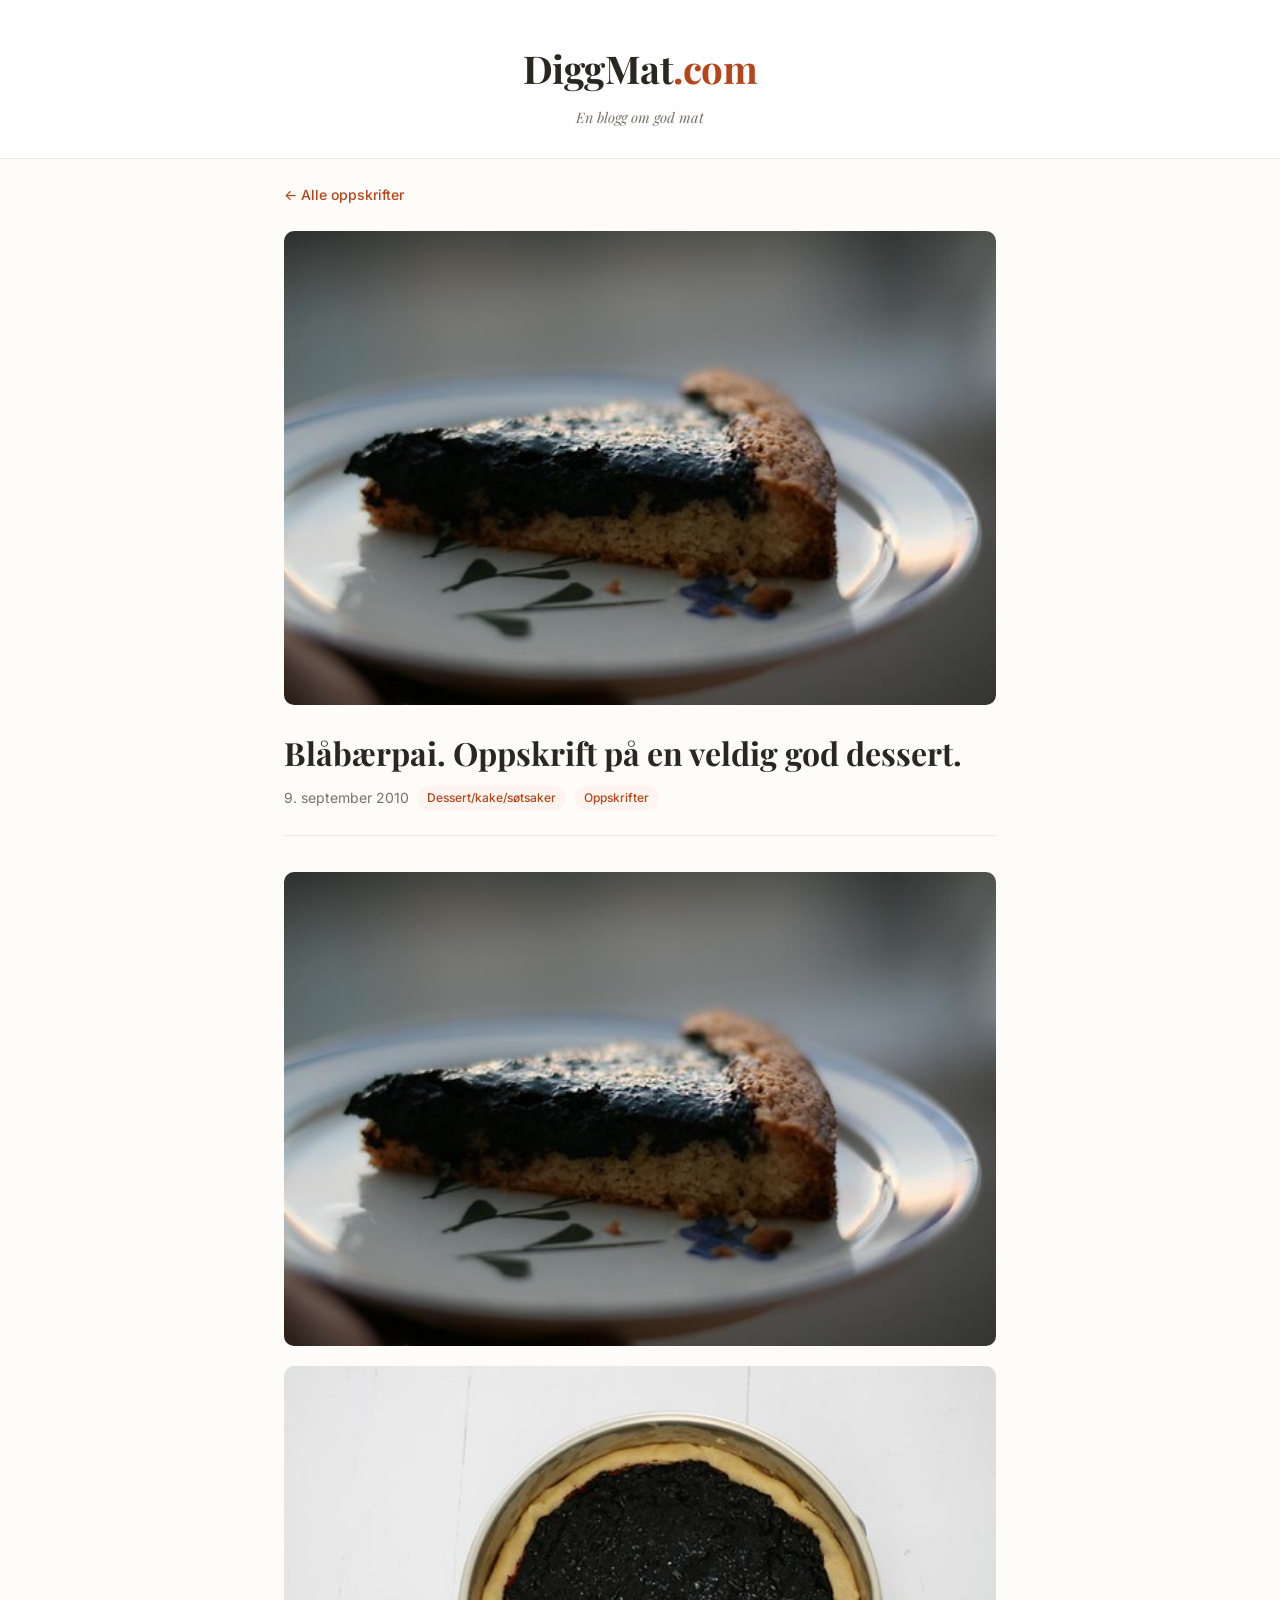
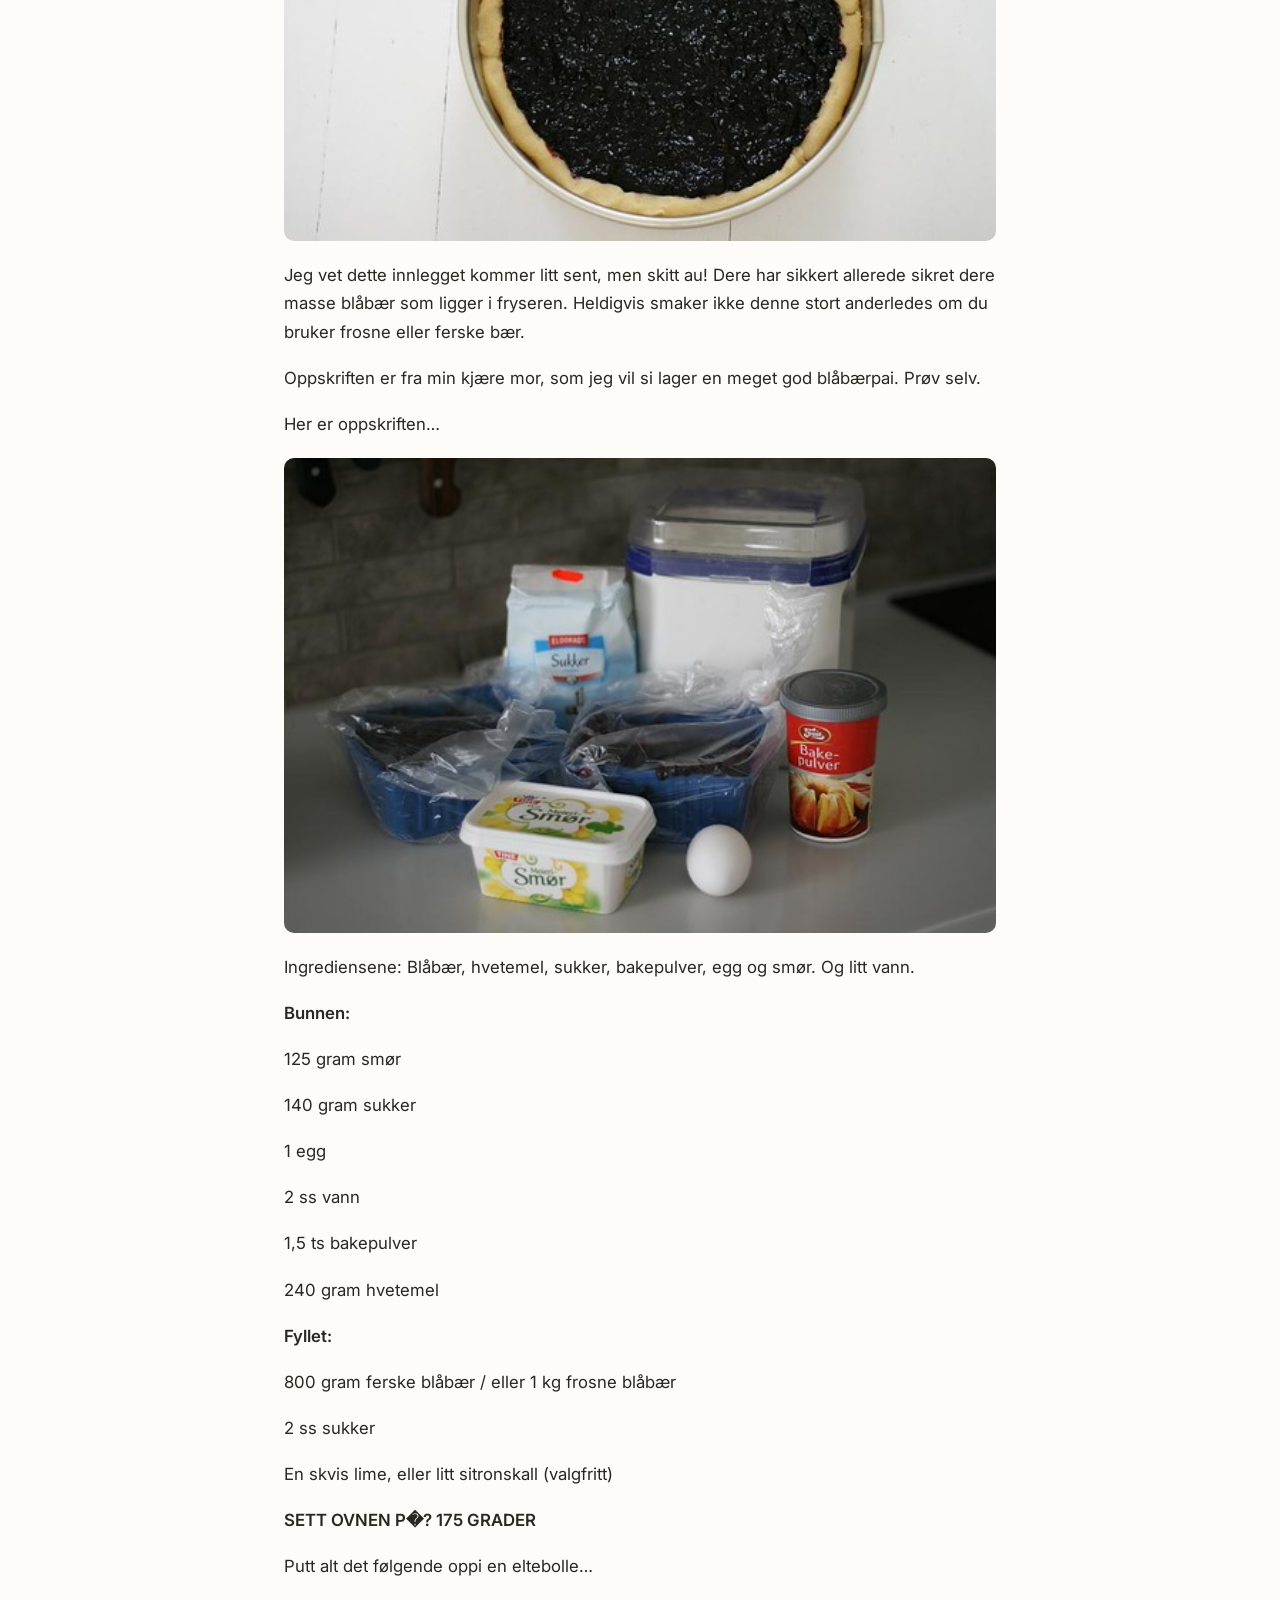
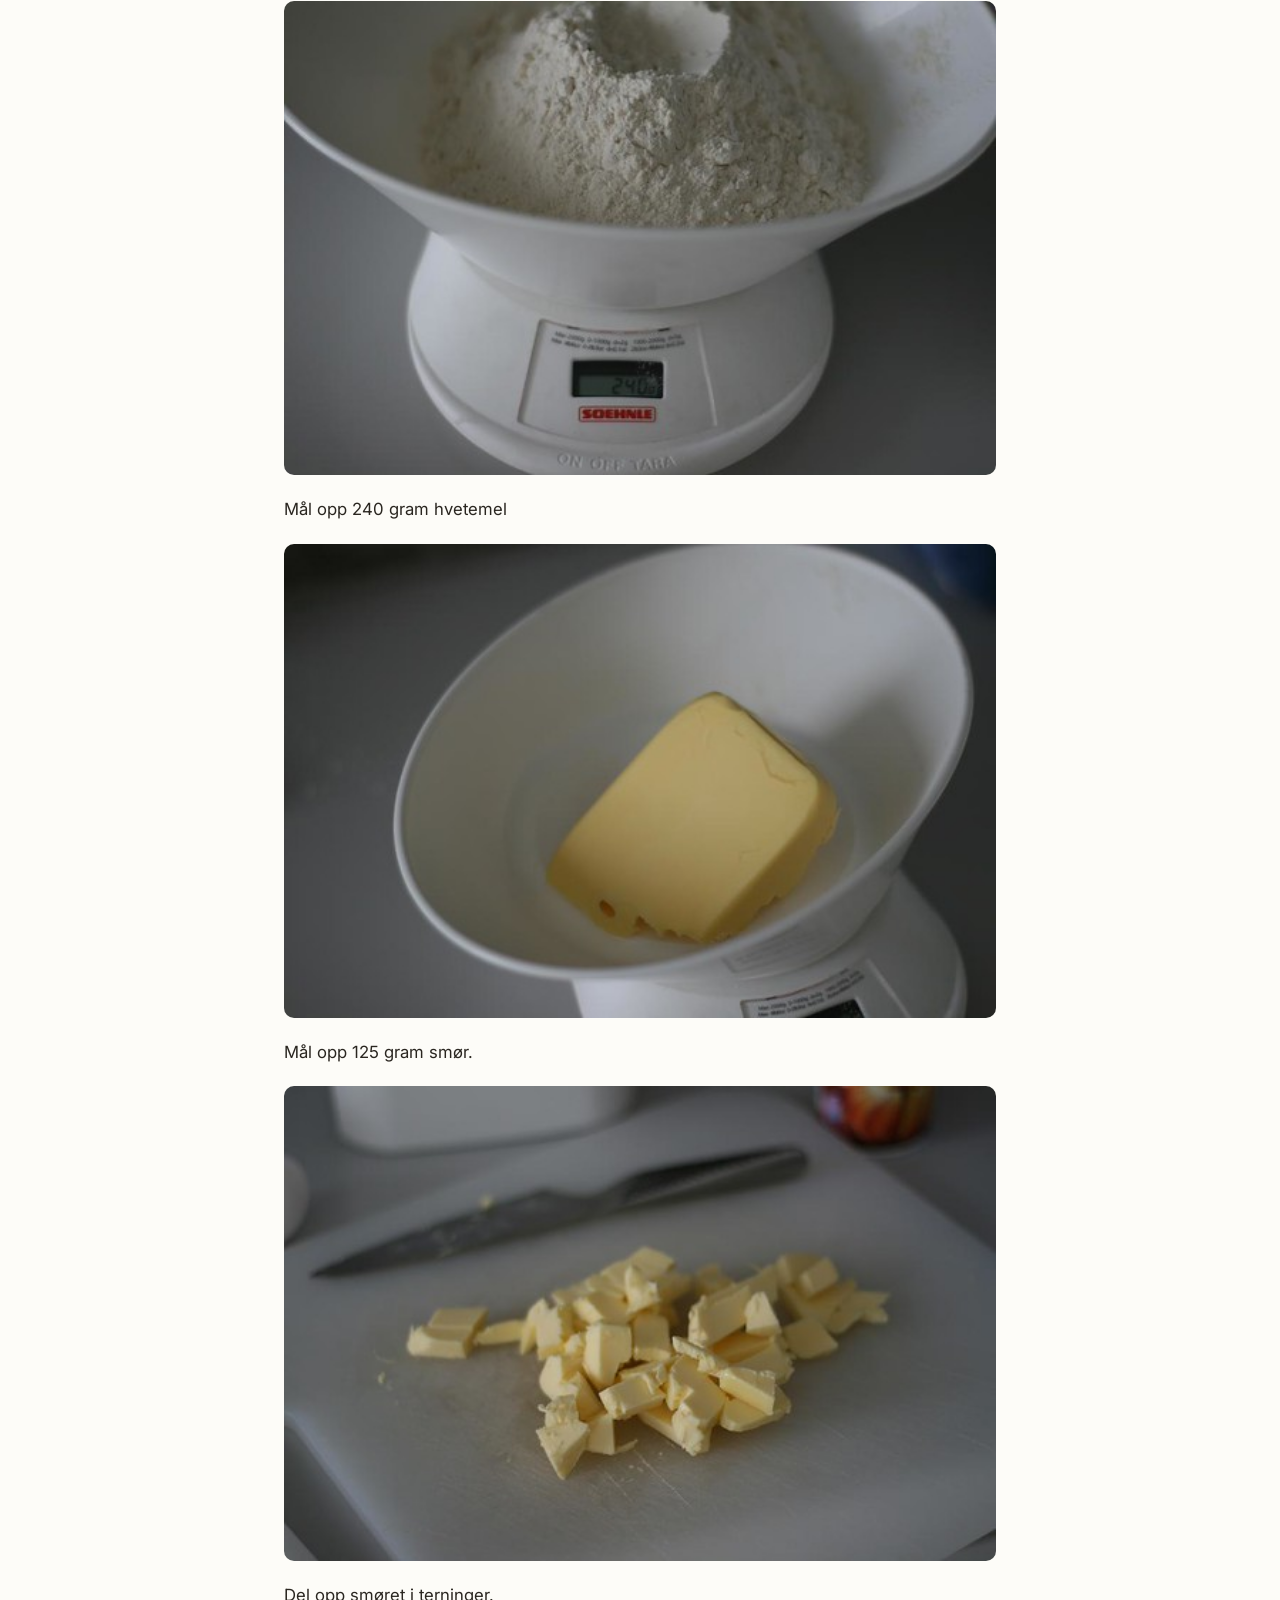
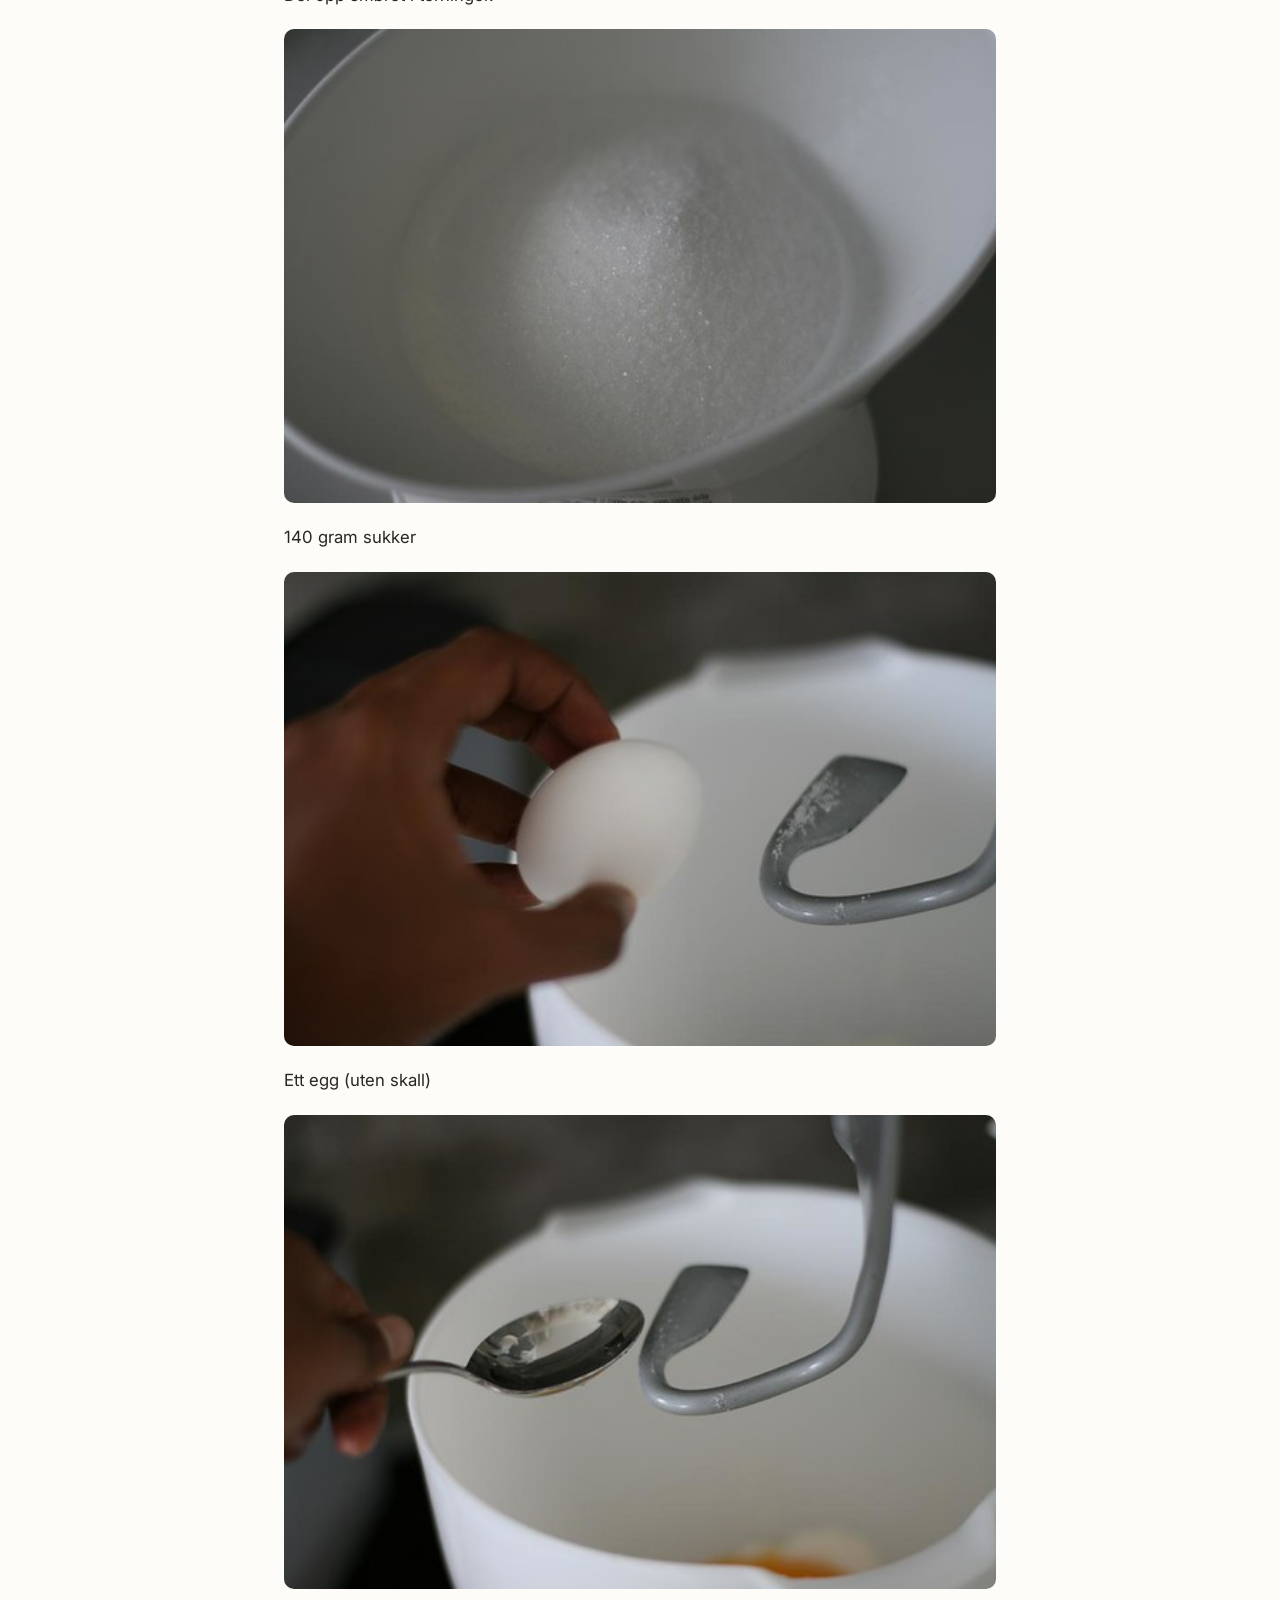
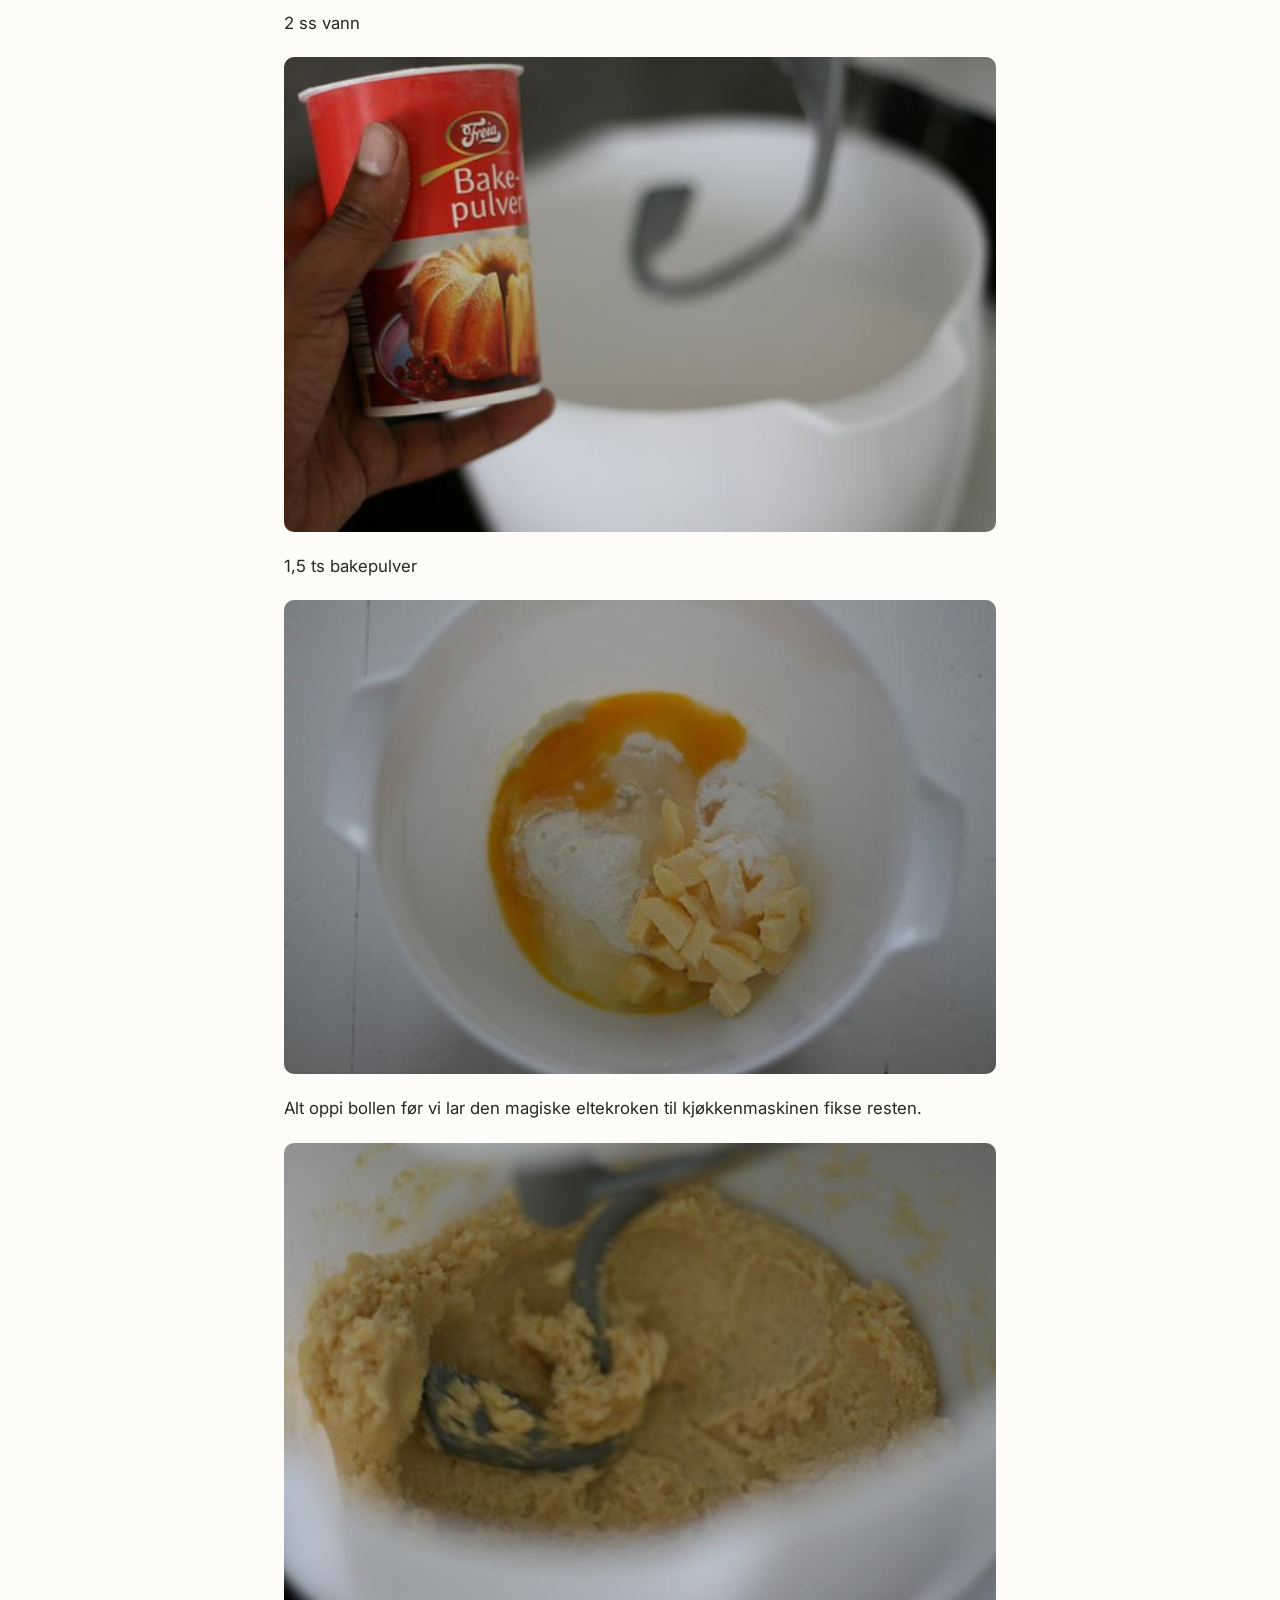
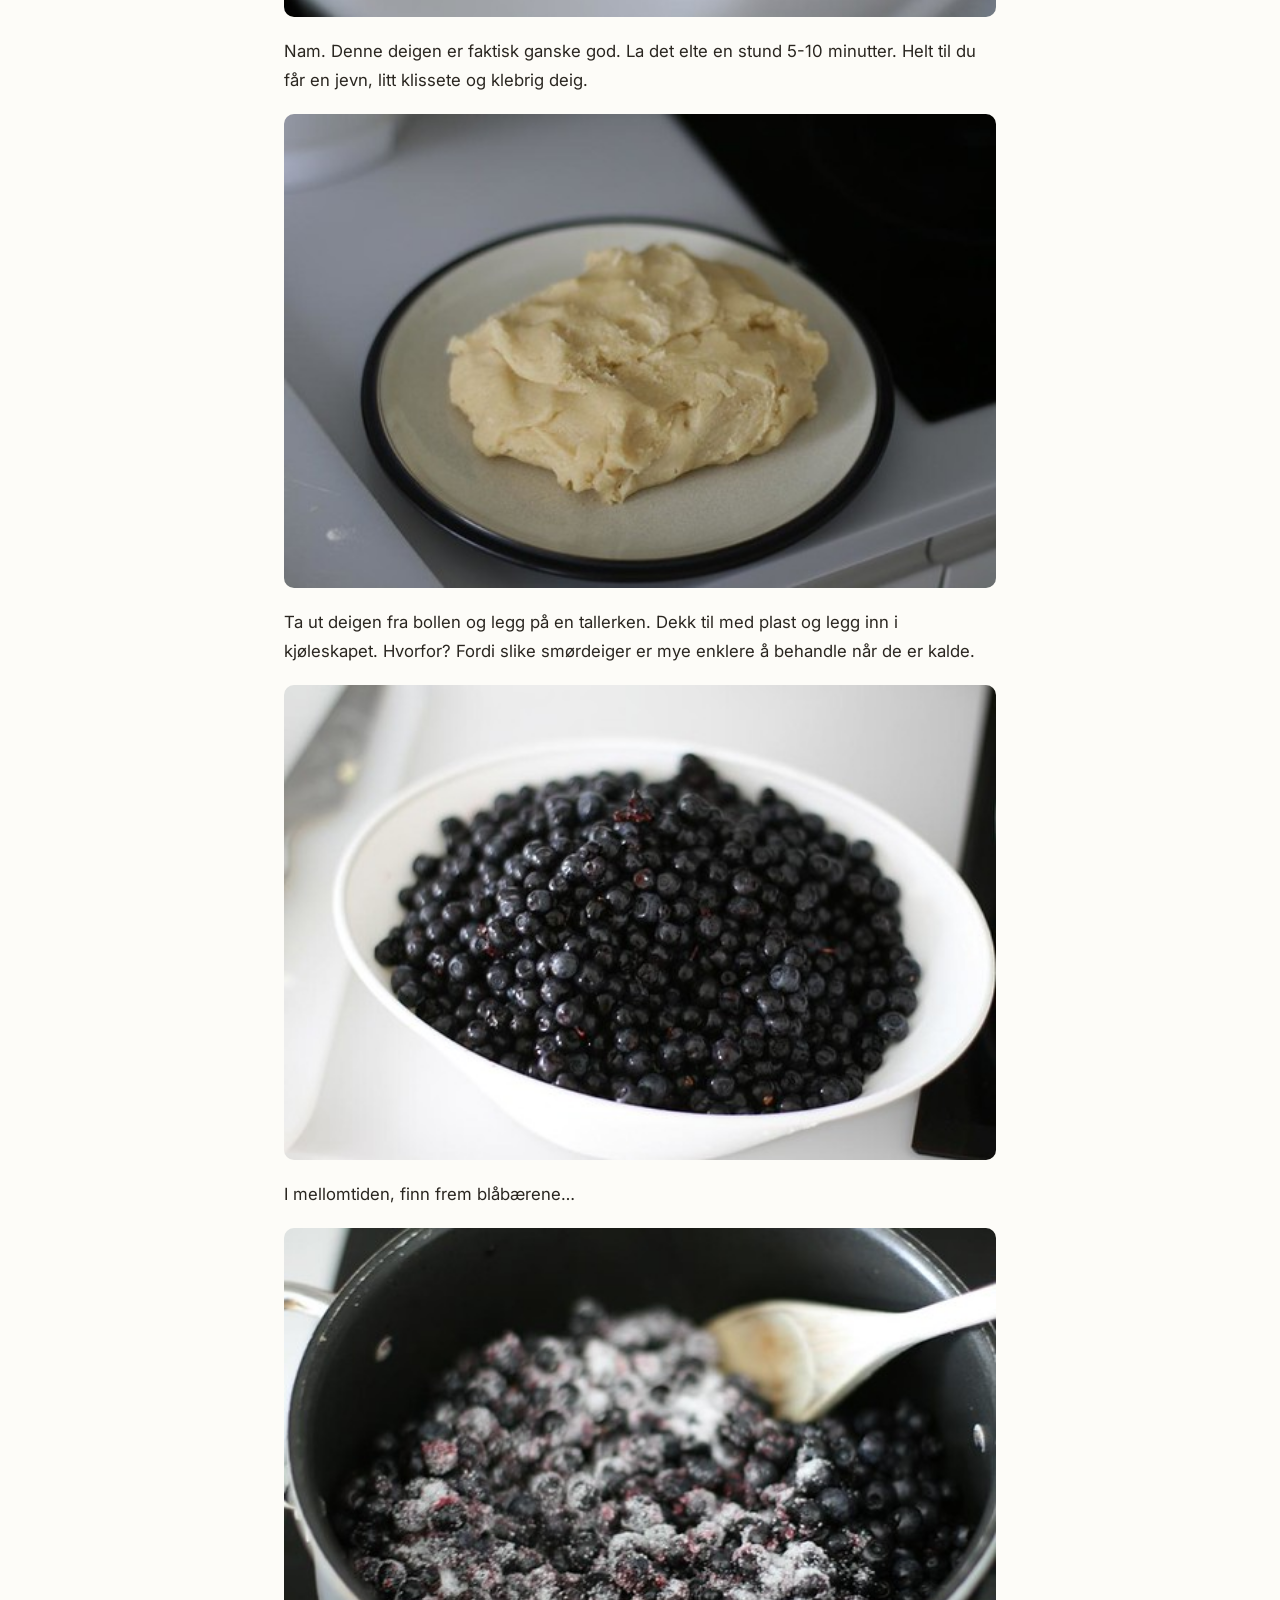
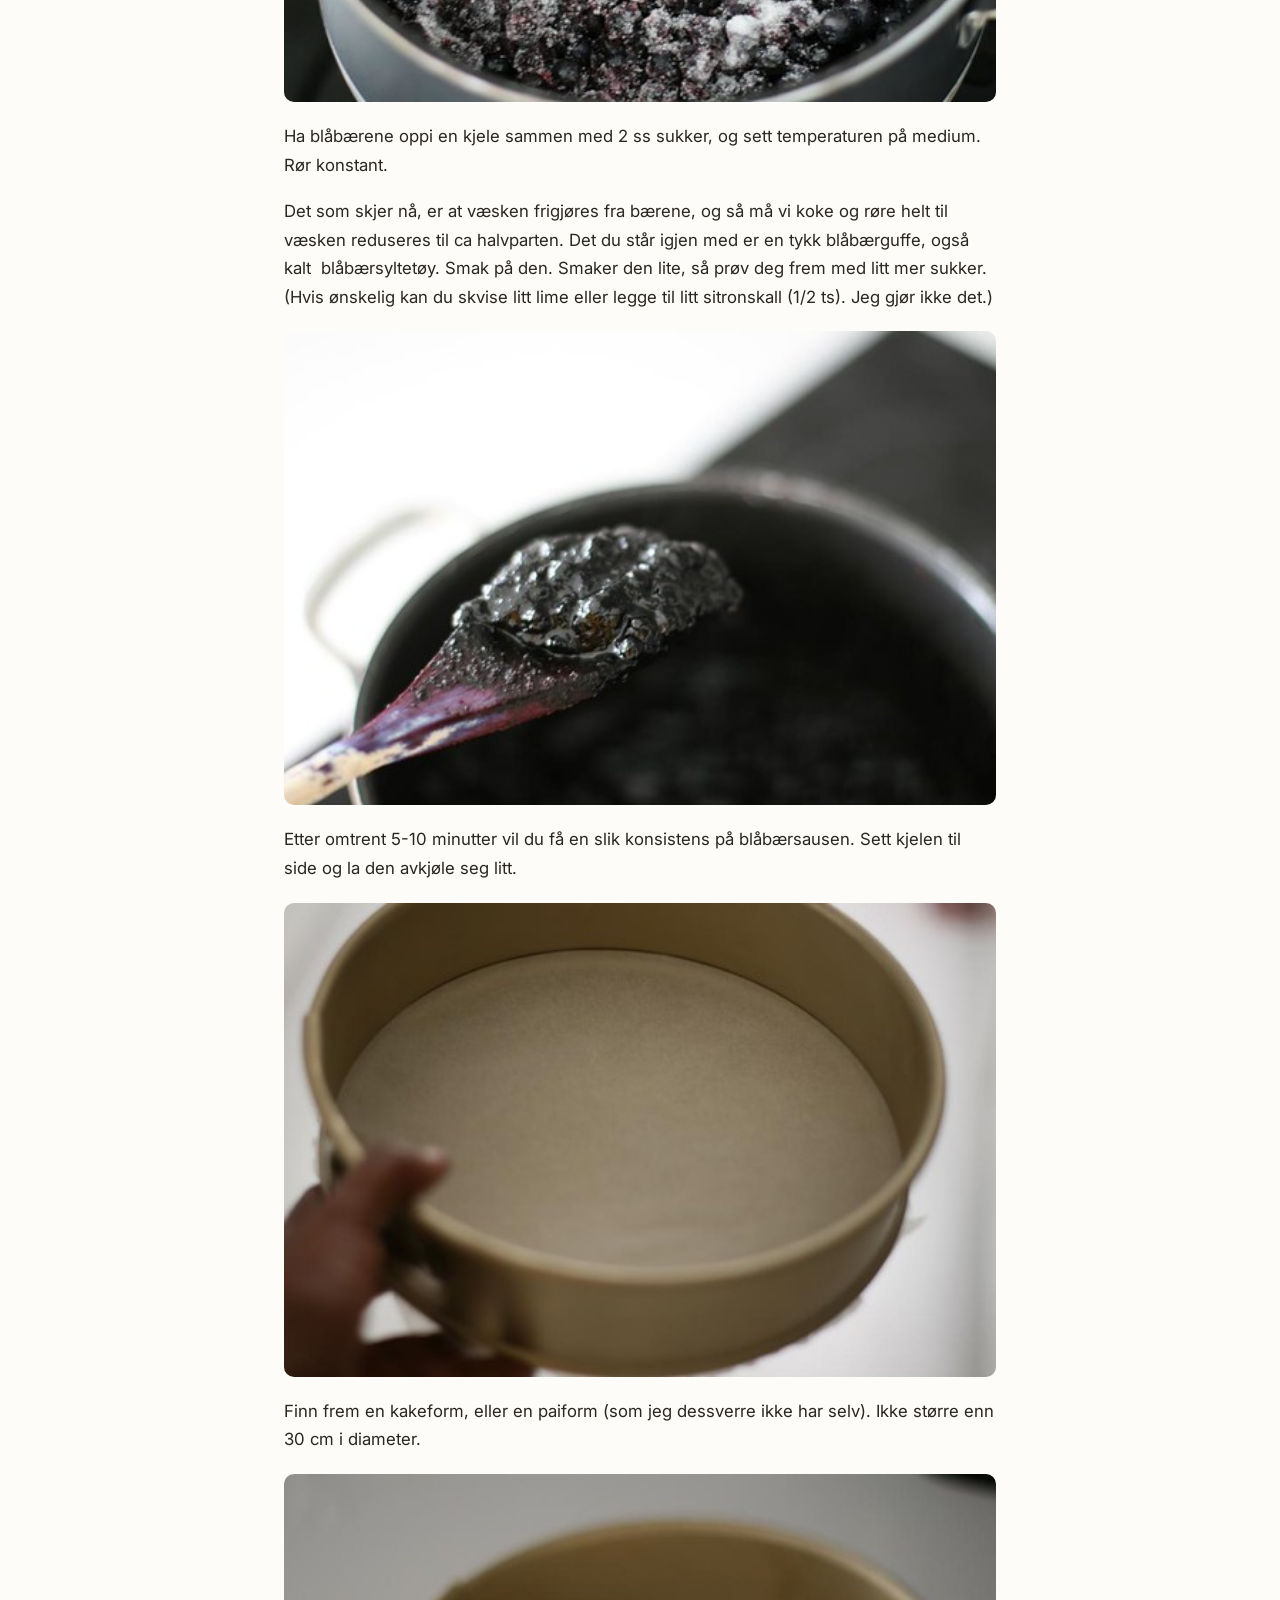
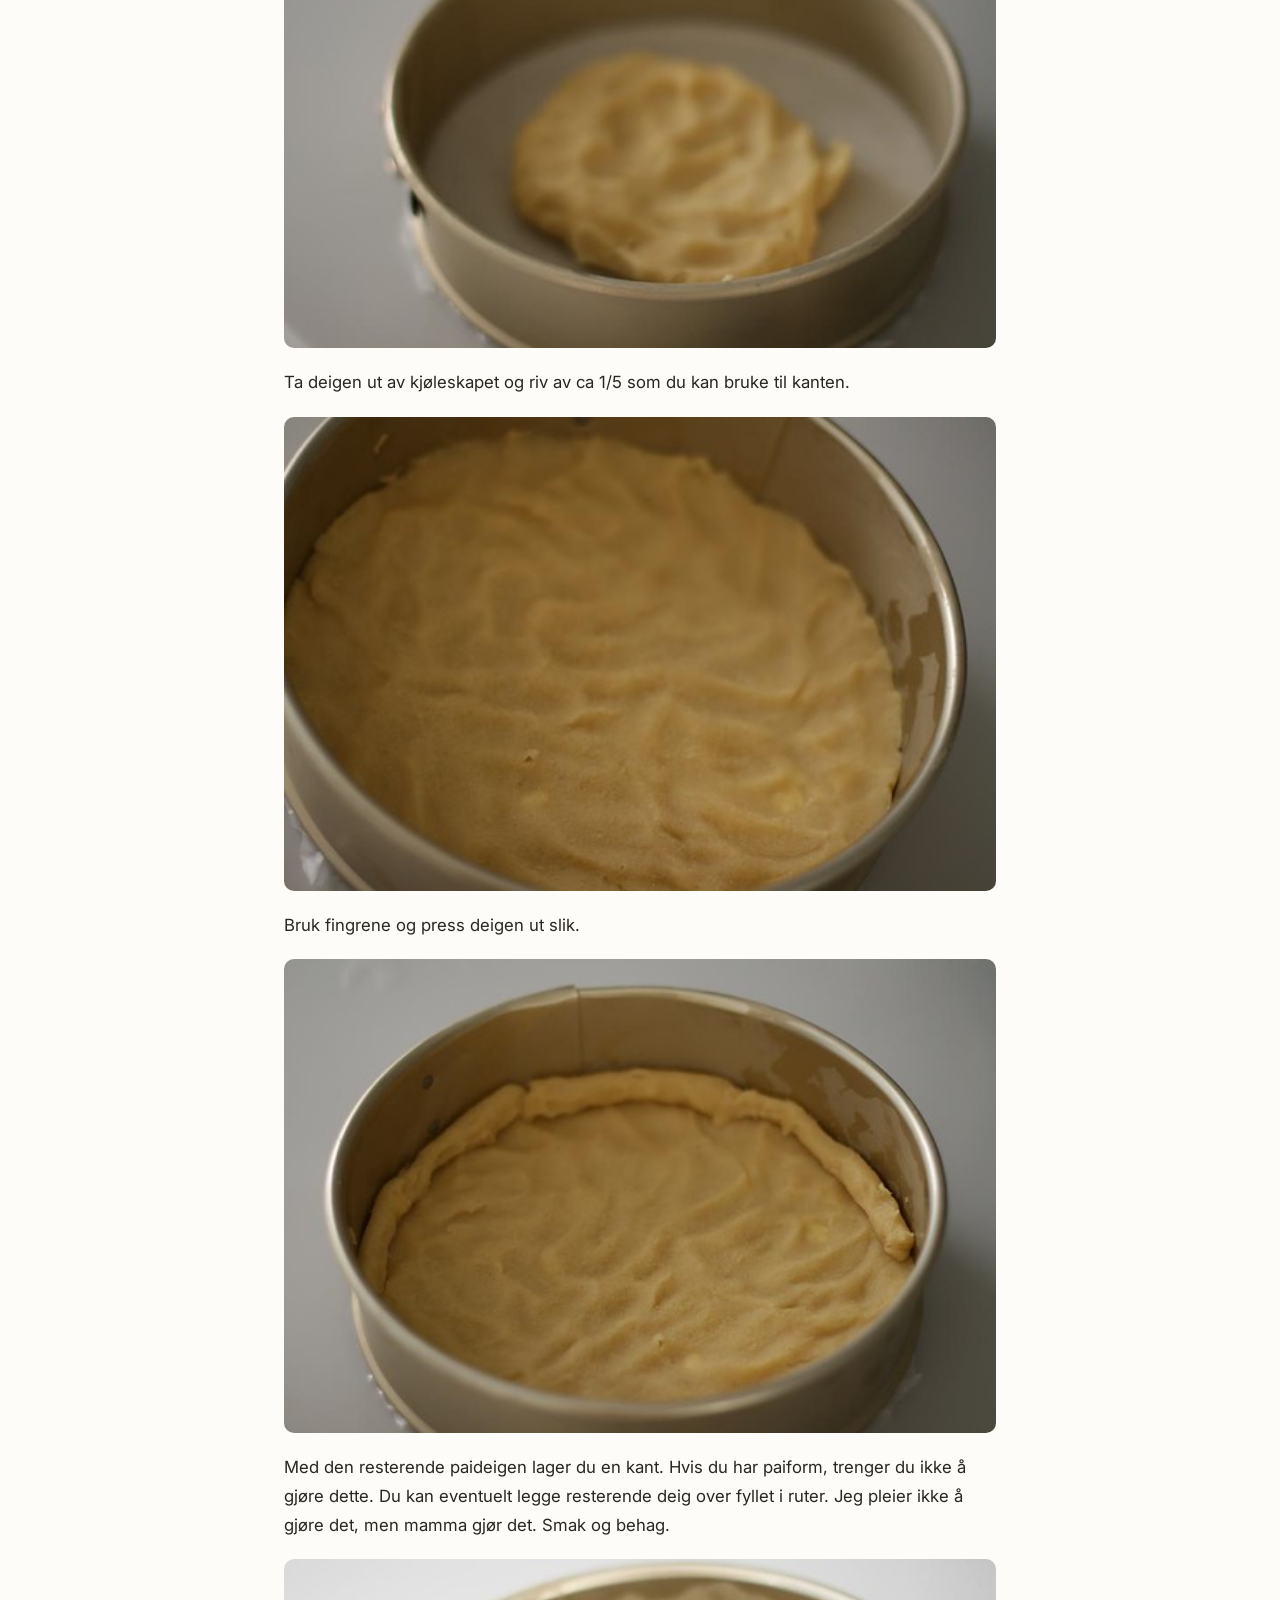
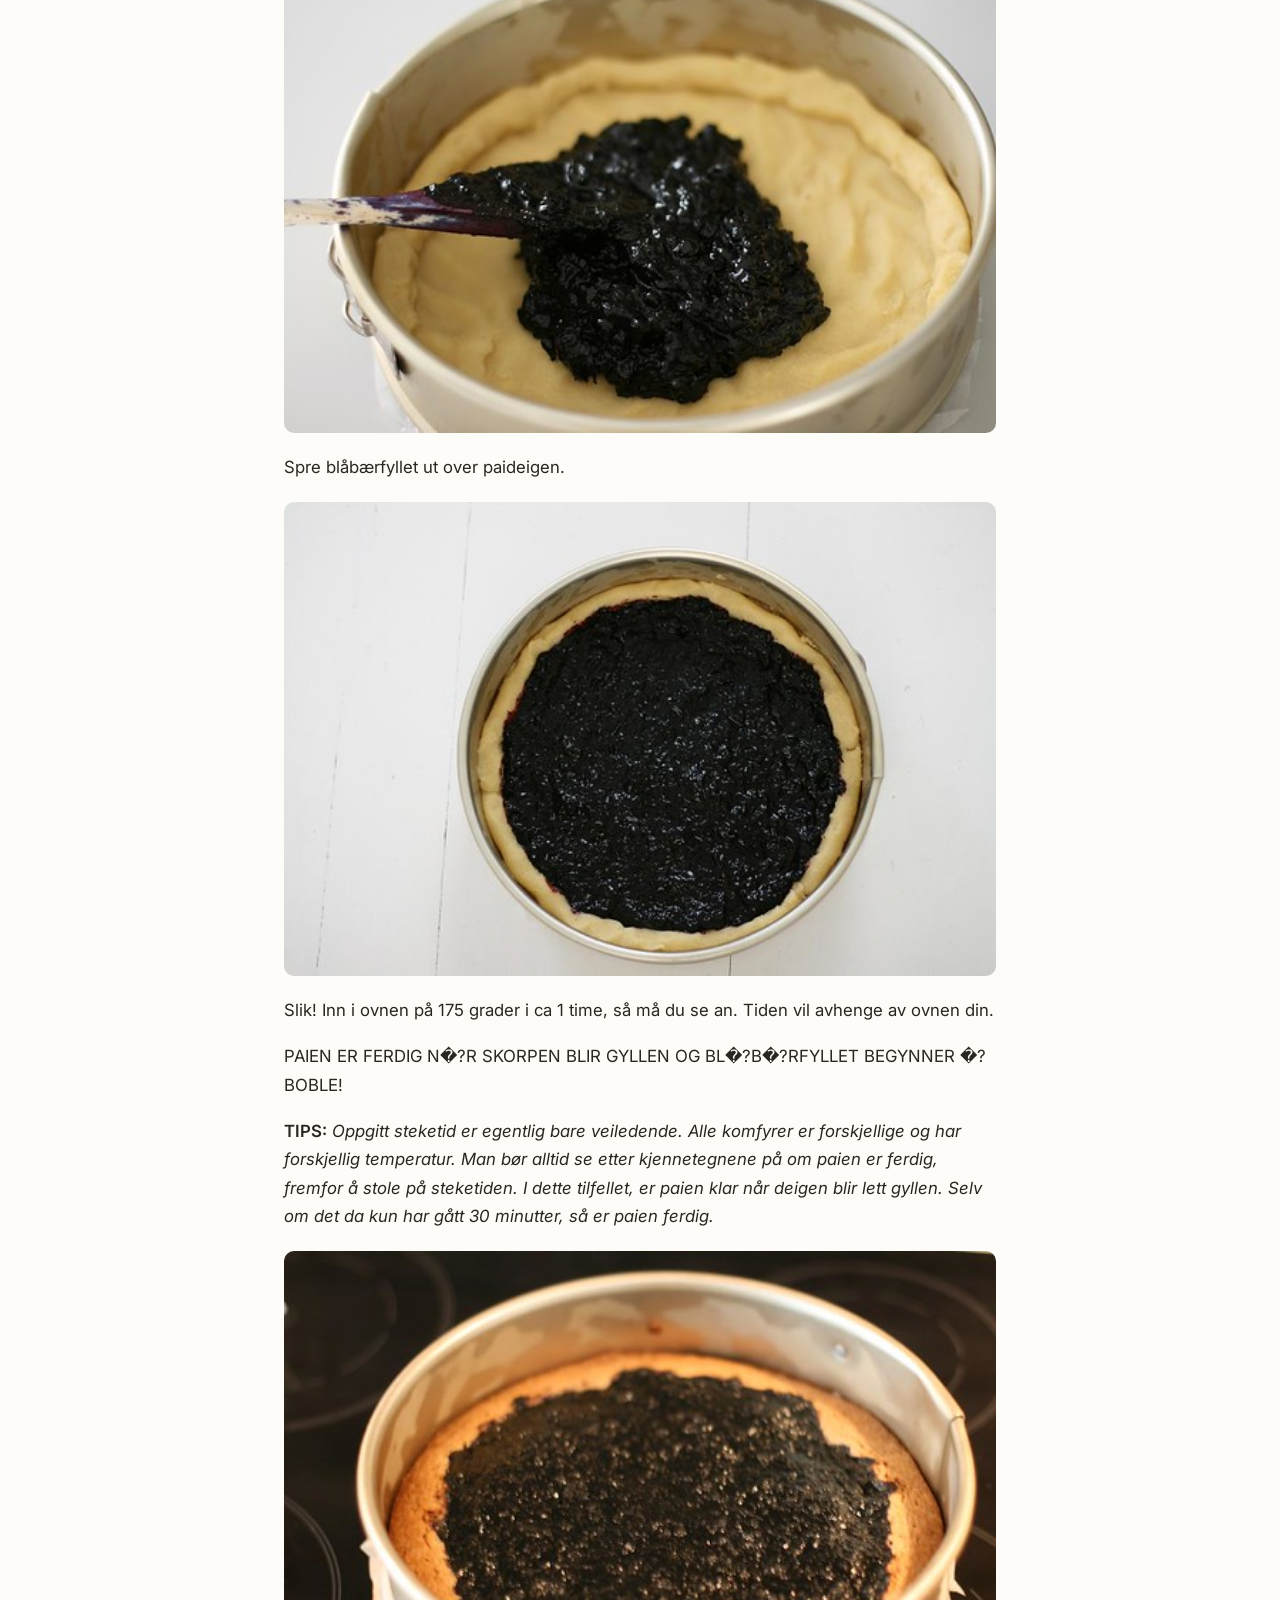
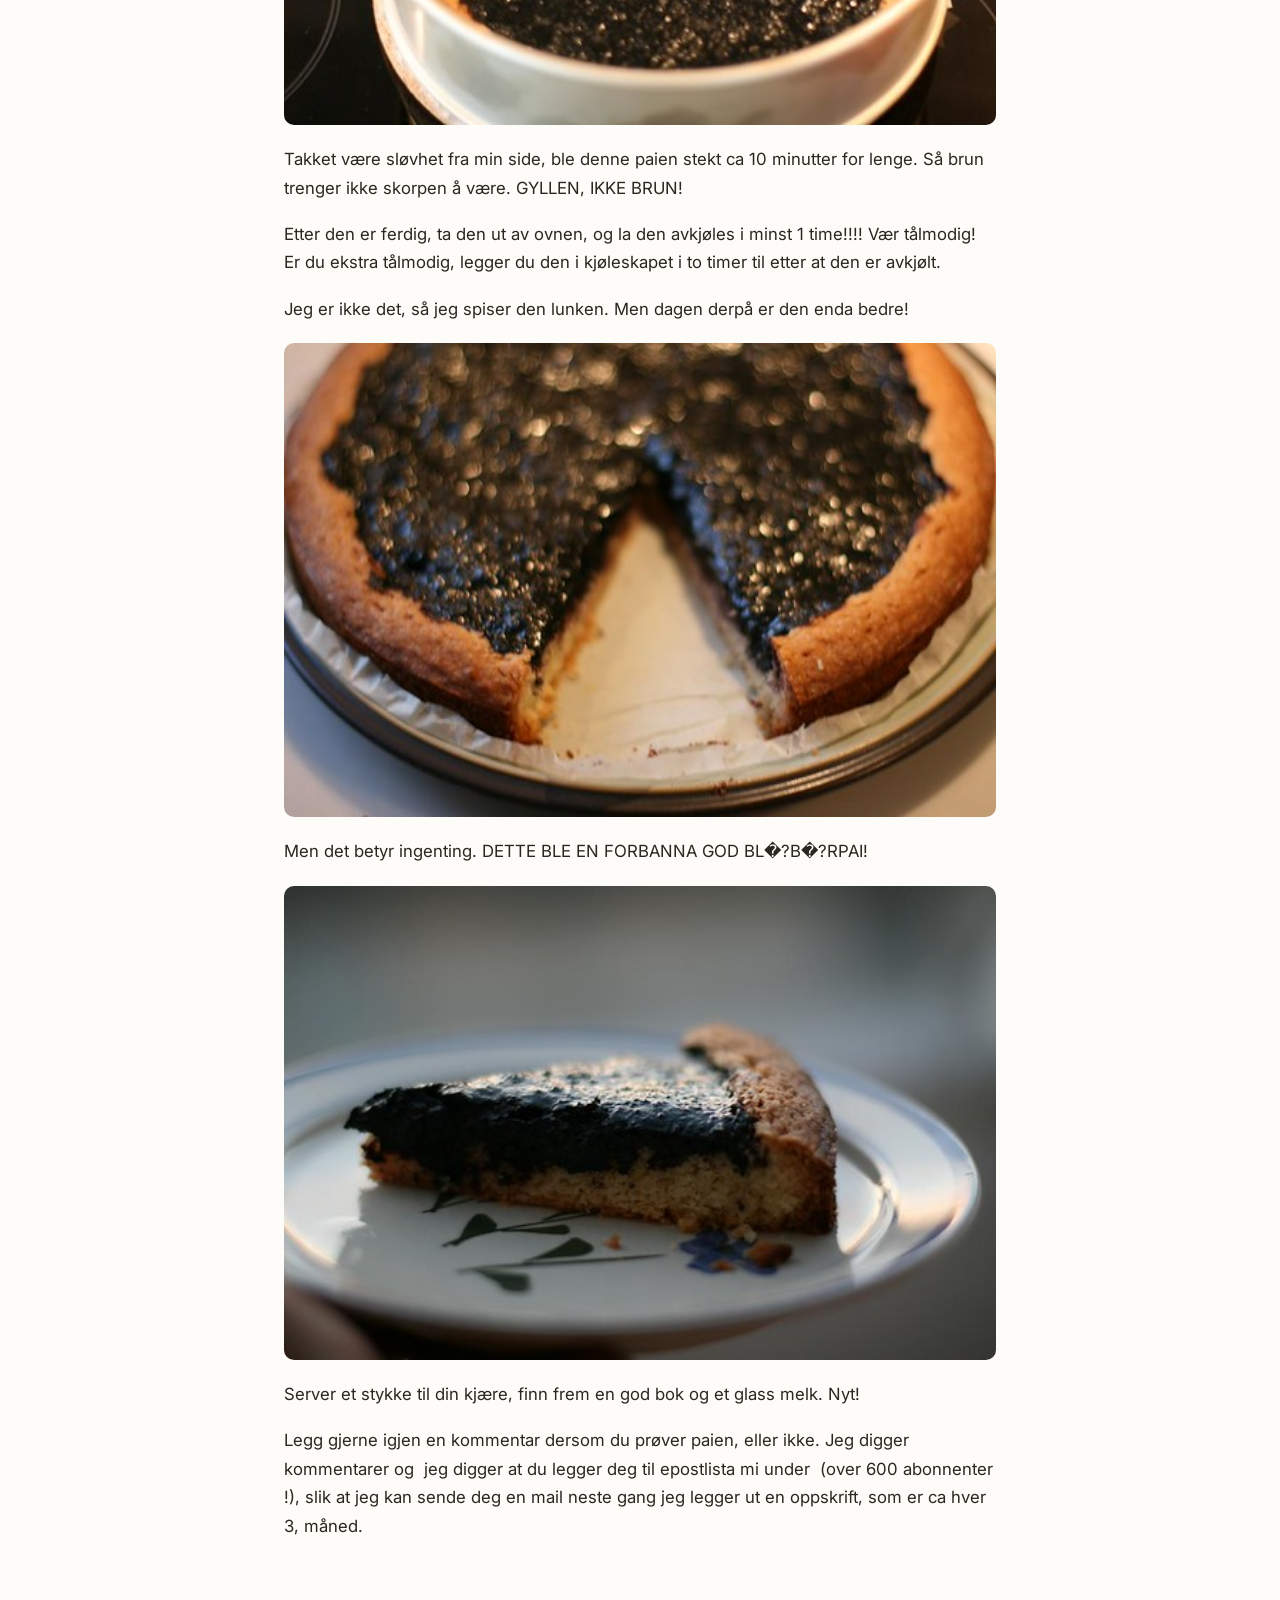
==== oppskrifter/blabærpai-oppskrift-pa-en-veldig-god-dessert.html @ 664f5f51 "Add related posts section in Norwegian" ====
<!DOCTYPE html>
<html lang="no">
<head>
  <meta charset="UTF-8">
  <meta name="viewport" content="width=device-width, initial-scale=1.0">
  <title>Blåbærpai. Oppskrift på en veldig god dessert. – DiggMat.com</title>
  <link rel="stylesheet" href="../style.css">
</head>
<body>
  <header class="site-header">
    <a href="/" class="site-logo">DiggMat<span>.com</span></a>
    <p class="site-tagline">En blogg om god mat</p>
  </header>
  
<div class="recipe-page">
  <nav class="breadcrumb"><a href="../index.html">← Alle oppskrifter</a></nav>
  <div class="recipe-hero"><img src="../images/flickr/4974758218_7ef614cb86.jpg" alt="Blåbærpai. Oppskrift på en veldig god dessert." loading="eager"></div>
  <h1 class="recipe-title">Blåbærpai. Oppskrift på en veldig god dessert.</h1>
  <div class="recipe-meta-bar">
    <span class="meta-date">9. september 2010</span>
    <span class="meta-chip">Dessert/kake/søtsaker</span><span class="meta-chip">Oppskrifter</span>
  </div>
  <div class="recipe-content">
    <figure class="step-img"><img src="../images/flickr/4974758218_7ef614cb86.jpg" alt="Blueberry pie" loading="lazy"></figure>
<figure class="step-img"><img src="../images/flickr/4974143023_93b8dcc2de.jpg" alt="Blueberry pie" loading="lazy"></figure>
<p>Jeg vet dette innlegget kommer litt sent, men skitt au! Dere har sikkert allerede sikret dere masse blåbær som ligger i fryseren. Heldigvis smaker ikke denne stort anderledes om du bruker frosne eller ferske bær.</p>
<p>Oppskriften er fra min kjære mor, som jeg vil si lager en meget god blåbærpai. Prøv selv.</p>
<p>Her er oppskriften…</p>
<figure class="step-img"><img src="../images/flickr/4974141843_1364045ee5.jpg" alt="Blueberry pie" loading="lazy"></figure>
<p>Ingrediensene: Blåbær, hvetemel, sukker, bakepulver, egg og smør. Og litt vann.</p>
<p><strong>Bunnen:</strong></p>
<p>125 gram smør</p>
<p>140 gram sukker</p>
<p>1 egg</p>
<p>2 ss vann</p>
<p>1,5 ts bakepulver</p>
<p>240 gram hvetemel</p>
<p><strong>Fyllet:</strong></p>
<p>800 gram ferske blåbær / eller 1 kg frosne blåbær</p>
<p>2 ss sukker</p>
<p>En skvis lime, eller litt sitronskall (valgfritt)</p>
<p><strong>SETT OVNEN P�? 175 GRADER</strong></p>
<p>Putt alt det følgende oppi en eltebolle…</p>
<figure class="step-img"><img src="../images/flickr/4974141889_b69d7807f7.jpg" alt="Blueberry pie" loading="lazy"></figure>
<p>Mål opp 240 gram hvetemel</p>
<figure class="step-img"><img src="../images/flickr/4974141929_eb982b1400.jpg" alt="Blueberry pie" loading="lazy"></figure>
<p>Mål opp 125 gram smør.</p>
<figure class="step-img"><img src="../images/flickr/4974756622_756486aee6.jpg" alt="Blueberry pie" loading="lazy"></figure>
<p>Del opp smøret i terninger.</p>
<figure class="step-img"><img src="../images/flickr/4974142019_812bb1d99c.jpg" alt="Blueberry pie" loading="lazy"></figure>
<p>140 gram sukker</p>
<figure class="step-img"><img src="../images/flickr/4974142081_7a877f675b.jpg" alt="Blueberry pie" loading="lazy"></figure>
<p>Ett egg (uten skall)</p>
<figure class="step-img"><img src="../images/flickr/4974142129_d5024a14d7.jpg" alt="Blueberry pie" loading="lazy"></figure>
<p>2 ss vann</p>
<figure class="step-img"><img src="../images/flickr/4974756808_783d744882.jpg" alt="Blueberry pie" loading="lazy"></figure>
<p>1,5 ts bakepulver</p>
<figure class="step-img"><img src="../images/flickr/4974142231_cd7d059bdf.jpg" alt="Blueberry pie" loading="lazy"></figure>
<p>Alt oppi bollen før vi lar den magiske eltekroken til kjøkkenmaskinen fikse resten.</p>
<figure class="step-img"><img src="../images/flickr/4974756904_4f311bf4bc.jpg" alt="Blueberry pie" loading="lazy"></figure>
<p>Nam. Denne deigen er faktisk ganske god. La det elte en stund 5-10 minutter. Helt til du får en jevn, litt klissete og klebrig deig.</p>
<figure class="step-img"><img src="../images/flickr/4974756966_06daaf6bca.jpg" alt="Blueberry pie" loading="lazy"></figure>
<p>Ta ut deigen fra bollen og legg på en tallerken. Dekk til med plast og legg inn i kjøleskapet. Hvorfor? Fordi slike smørdeiger er mye enklere å behandle når de er kalde.</p>
<figure class="step-img"><img src="../images/flickr/4974142405_6f331f21fd.jpg" alt="Blueberry pie" loading="lazy"></figure>
<p>I mellomtiden, finn frem blåbærene…</p>
<figure class="step-img"><img src="../images/flickr/4974142501_405eb4aae2.jpg" alt="Blueberry pie" loading="lazy"></figure>
<p>Ha blåbærene oppi en kjele sammen med 2 ss sukker, og sett temperaturen på medium. Rør konstant.</p>
<p>Det som skjer nå, er at væsken frigjøres fra bærene, og så må vi koke og røre helt til væsken reduseres til ca halvparten. Det du står igjen med er en tykk blåbærguffe, også kalt  blåbærsyltetøy. Smak på den. Smaker den lite, så prøv deg frem med litt mer sukker. (Hvis ønskelig kan du skvise litt lime eller legge til litt sitronskall (1/2 ts). Jeg gjør ikke det.)</p>
<figure class="step-img"><img src="../images/flickr/4974142567_622565c5ec.jpg" alt="Blueberry pie" loading="lazy"></figure>
<p>Etter omtrent 5-10 minutter vil du få en slik konsistens på blåbærsausen. Sett kjelen til side og la den avkjøle seg litt.</p>
<figure class="step-img"><img src="../images/flickr/4974142647_4c9043aef1.jpg" alt="Blueberry pie" loading="lazy"></figure>
<p>Finn frem en kakeform, eller en paiform (som jeg dessverre ikke har selv). Ikke større enn 30 cm i diameter.</p>
<figure class="step-img"><img src="../images/flickr/4974757282_667ce957ee.jpg" alt="Blueberry pie" loading="lazy"></figure>
<p>Ta deigen ut av kjøleskapet og riv av ca 1/5 som du kan bruke til kanten.</p>
<figure class="step-img"><img src="../images/flickr/4974757460_cc80707c91.jpg" alt="Blueberry pie" loading="lazy"></figure>
<p>Bruk fingrene og press deigen ut slik.</p>
<figure class="step-img"><img src="../images/flickr/4974757534_9d369a73ce.jpg" alt="Blueberry pie" loading="lazy"></figure>
<p>Med den resterende paideigen lager du en kant. Hvis du har paiform, trenger du ikke å gjøre dette. Du kan eventuelt legge resterende deig over fyllet i ruter. Jeg pleier ikke å gjøre det, men mamma gjør det. Smak og behag.</p>
<figure class="step-img"><img src="../images/flickr/4974142943_03a8959520.jpg" alt="Blueberry pie" loading="lazy"></figure>
<p>Spre blåbærfyllet ut over paideigen.</p>
<figure class="step-img"><img src="../images/flickr/4974143023_93b8dcc2de.jpg" alt="Blueberry pie" loading="lazy"></figure>
<p>Slik! Inn i ovnen på 175 grader i ca 1 time, så må du se an. Tiden vil avhenge av ovnen din.</p>
<p>PAIEN ER FERDIG N�?R SKORPEN BLIR GYLLEN OG BL�?B�?RFYLLET BEGYNNER �? BOBLE!</p>
<p><strong>TIPS:</strong> <em>Oppgitt steketid er egentlig bare veiledende. Alle komfyrer er forskjellige og har forskjellig temperatur. Man bør alltid se etter kjennetegnene på om paien er ferdig, fremfor å stole på steketiden. I dette tilfellet, er paien klar når deigen blir lett gyllen. Selv om det da kun har gått 30 minutter, så er paien ferdig.</em></p>
<figure class="step-img"><img src="../images/flickr/4974143197_239e6f7300.jpg" alt="Blueberry pie" loading="lazy"></figure>
<p>Takket være sløvhet fra min side, ble denne paien stekt ca 10 minutter for lenge. Så brun trenger ikke skorpen å være. GYLLEN, IKKE BRUN!</p>
<p>Etter den er ferdig, ta den ut av ovnen, og la den avkjøles i minst 1 time!!!! Vær tålmodig! Er du ekstra tålmodig, legger du den i kjøleskapet i to timer til etter at den er avkjølt.</p>
<p>Jeg er ikke det, så jeg spiser den lunken. Men dagen derpå er den enda bedre!</p>
<figure class="step-img"><img src="../images/flickr/4974757992_339fa3a587.jpg" alt="Blueberry pie" loading="lazy"></figure>
<p>Men det betyr ingenting. DETTE BLE EN FORBANNA GOD BL�?B�?RPAI!</p>
<figure class="step-img"><img src="../images/flickr/4974758218_7ef614cb86.jpg" alt="Blueberry pie" loading="lazy"></figure>
<p>Server et stykke til din kjære, finn frem en god bok og et glass melk. Nyt!</p>
<p>Legg gjerne igjen en kommentar dersom du prøver paien, eller ikke. Jeg digger kommentarer og  jeg digger at du legger deg til epostlista mi under  (over 600 abonnenter !), slik at jeg kan sende deg en mail neste gang jeg legger ut en oppskrift, som er ca hver 3, måned.</p>
  </div>
  <div class="recipe-nav"><a href="oppskrift-pa-pizza-med-tykk-bunn-nam.html" class="prev"><span class="nav-label">← Forrige</span><span class="nav-title">Oppskrift på sunn pizza med tykk bunn! Nam!!!</span></a></div>
  <div class="related-section">
  <p class="related-heading">De som så på denne, så også på disse:</p>
  <ul class="related-list">
  <li><a href="oppskrift-pa-pizza-med-tykk-bunn-nam.html">Oppskrift på sunn pizza med tykk bunn! Nam!!!</a></li>
  <li><a href="hjemmelagd-hamburger-eller-cheeseburger-selv-brede-mente-at.html">Hjemmelagd hamburger eller cheeseburger. Selv Brede mente at dette var en av de beste burgerne han hadde smakt, og han har bodd i USA i 5 år!</a></li>
  <li><a href="sitronglaserte-blabærmuffins-oppskrift-som-er-enkel-a-følge.html">Sitronglaserte Blåbærmuffins, oppskrift som er enkel å følge</a></li>
  <li><a href="slik-lager-du-pasta-ravioli-oppskrift.html">Slik lager du hjemmelagd pasta/ravioli (oppskrift)</a></li>
  </ul>
</div>
</div>

  <footer class="site-footer">
    <p>DiggMat.com &mdash; En blogg om god mat</p>
  </footer>
</body>
</html>
---- style.css ----
@import url('https://fonts.googleapis.com/css2?family=Playfair+Display:ital,wght@0,400;0,700;1,400&family=Inter:wght@300;400;500;600&display=swap');

*, *::before, *::after { box-sizing: border-box; margin: 0; padding: 0; }

:root {
  --cream:        #FDFCF8;
  --white:        #FFFFFF;
  --text:         #2A2620;
  --text-muted:   #7A7068;
  --accent:       #B5451B;
  --accent-hover: #933A16;
  --accent-light: #FFF4EF;
  --border:       #EDE8DF;
  --shadow:       0 2px 12px rgba(0,0,0,.07);
  --shadow-hover: 0 6px 24px rgba(0,0,0,.13);
  --radius:       10px;
  --max:          1100px;
}

body {
  background: var(--cream);
  color: var(--text);
  font-family: 'Inter', sans-serif;
  font-size: 17px;
  line-height: 1.7;
  -webkit-font-smoothing: antialiased;
}

a { color: inherit; text-decoration: none; }
img { display: block; max-width: 100%; height: auto; }

/* ── Header ── */
.site-header {
  background: var(--white);
  border-bottom: 1px solid var(--border);
  text-align: center;
  padding: 36px 20px 28px;
}
.site-logo {
  font-family: 'Playfair Display', serif;
  font-size: 2.4rem;
  font-weight: 700;
  color: var(--text);
  letter-spacing: -.5px;
}
.site-logo span { color: var(--accent); }
.site-tagline {
  font-size: .9rem;
  color: var(--text-muted);
  margin-top: 4px;
  font-style: italic;
  font-family: 'Playfair Display', serif;
}

/* ── Footer ── */
.site-footer {
  text-align: center;
  padding: 40px 20px;
  font-size: .85rem;
  color: var(--text-muted);
  border-top: 1px solid var(--border);
  margin-top: 80px;
}

/* ── Homepage ── */
.home-hero {
  max-width: var(--max);
  margin: 60px auto 0;
  padding: 0 24px;
  text-align: center;
}
.home-hero h1 {
  font-family: 'Playfair Display', serif;
  font-size: 2.2rem;
  font-weight: 400;
  color: var(--text);
  margin-bottom: 10px;
}
.home-hero p {
  color: var(--text-muted);
  font-size: 1rem;
}

.recipe-grid {
  max-width: var(--max);
  margin: 48px auto 0;
  padding: 0 24px;
  display: grid;
  grid-template-columns: repeat(3, 1fr);
  gap: 28px;
}
@media (max-width: 860px) { .recipe-grid { grid-template-columns: repeat(2,1fr); } }
@media (max-width: 540px) { .recipe-grid { grid-template-columns: 1fr; gap: 20px; } }

.recipe-card {
  background: var(--white);
  border-radius: var(--radius);
  overflow: hidden;
  box-shadow: var(--shadow);
  transition: box-shadow .2s, transform .2s;
  display: flex;
  flex-direction: column;
}
.recipe-card:hover {
  box-shadow: var(--shadow-hover);
  transform: translateY(-3px);
}
.card-image {
  aspect-ratio: 4/3;
  overflow: hidden;
  background: var(--border);
}
.card-image img {
  width: 100%;
  height: 100%;
  object-fit: cover;
  transition: transform .35s ease;
}
.recipe-card:hover .card-image img { transform: scale(1.04); }
.card-image-placeholder {
  width: 100%;
  height: 100%;
  display: flex;
  align-items: center;
  justify-content: center;
  font-size: 3rem;
  background: var(--accent-light);
  color: var(--accent);
}
.card-body {
  padding: 20px;
  flex: 1;
  display: flex;
  flex-direction: column;
}
.card-meta {
  font-size: .78rem;
  color: var(--text-muted);
  text-transform: uppercase;
  letter-spacing: .06em;
  margin-bottom: 8px;
}
.card-title {
  font-family: 'Playfair Display', serif;
  font-size: 1.15rem;
  font-weight: 700;
  line-height: 1.35;
  color: var(--text);
  flex: 1;
}
.card-tag {
  display: inline-block;
  margin-top: 14px;
  font-size: .75rem;
  background: var(--accent-light);
  color: var(--accent);
  padding: 3px 10px;
  border-radius: 20px;
  font-weight: 500;
  align-self: flex-start;
}

/* ── Recipe page ── */
.recipe-page { max-width: 760px; margin: 0 auto; padding: 0 24px 60px; }

.breadcrumb {
  padding: 24px 0 0;
  font-size: .875rem;
  color: var(--text-muted);
}
.breadcrumb a {
  color: var(--accent);
  font-weight: 500;
}
.breadcrumb a:hover { color: var(--accent-hover); }

.recipe-hero {
  margin: 24px 0;
  border-radius: var(--radius);
  overflow: hidden;
  background: var(--border);
  max-height: 480px;
}
.recipe-hero img {
  width: 100%;
  height: 100%;
  object-fit: cover;
  max-height: 480px;
}

.recipe-title {
  font-family: 'Playfair Display', serif;
  font-size: 2rem;
  font-weight: 700;
  line-height: 1.25;
  margin: 28px 0 12px;
}
@media (max-width: 540px) { .recipe-title { font-size: 1.6rem; } }

.recipe-meta-bar {
  display: flex;
  flex-wrap: wrap;
  gap: 8px;
  align-items: center;
  padding-bottom: 24px;
  border-bottom: 1px solid var(--border);
  margin-bottom: 36px;
}
.meta-date {
  font-size: .875rem;
  color: var(--text-muted);
}
.meta-chip {
  font-size: .75rem;
  background: var(--accent-light);
  color: var(--accent);
  padding: 3px 10px;
  border-radius: 20px;
  font-weight: 500;
}

/* ── Recipe content ── */
.recipe-content p {
  margin-bottom: 1.1rem;
  color: var(--text);
  font-size: 1.05rem;
}
.recipe-content p:empty { display: none; }
.recipe-content p:only-child:empty { display: none; }

.recipe-content h2 {
  font-family: 'Playfair Display', serif;
  font-size: 1.5rem;
  margin: 2rem 0 .75rem;
  color: var(--text);
}
.recipe-content h3 {
  font-family: 'Playfair Display', serif;
  font-size: 1.2rem;
  margin: 1.5rem 0 .5rem;
  color: var(--text);
}

.recipe-content ul {
  list-style: none;
  margin: .5rem 0 1.5rem;
  padding: 0;
  background: var(--accent-light);
  border-left: 3px solid var(--accent);
  border-radius: 0 var(--radius) var(--radius) 0;
  padding: 16px 20px;
}
.recipe-content ul li {
  padding: 3px 0;
  padding-left: 18px;
  position: relative;
  font-size: 1rem;
}
.recipe-content ul li::before {
  content: "·";
  position: absolute;
  left: 4px;
  color: var(--accent);
  font-weight: 700;
}

/* ── Prev/Next navigation ── */
.recipe-nav {
  display: flex;
  justify-content: space-between;
  gap: 16px;
  margin-top: 60px;
  padding-top: 32px;
  border-top: 1px solid var(--border);
}
.recipe-nav a {
  display: flex;
  flex-direction: column;
  gap: 4px;
  padding: 16px 20px;
  background: var(--white);
  border: 1px solid var(--border);
  border-radius: var(--radius);
  flex: 1;
  transition: box-shadow .2s, border-color .2s;
  max-width: 48%;
}
.recipe-nav a:hover {
  box-shadow: var(--shadow);
  border-color: var(--accent);
}
.recipe-nav a.next { text-align: right; }
.nav-label {
  display: block;
  font-size: .75rem;
  text-transform: uppercase;
  letter-spacing: .06em;
  color: var(--accent);
  font-weight: 600;
}
.nav-title {
  display: block;
  font-family: 'Playfair Display', serif;
  font-size: .95rem;
  color: var(--text);
  line-height: 1.3;
}

.step-img {
  margin: 20px 0;
  border-radius: var(--radius);
  overflow: hidden;
  background: var(--border);
}
.step-img img {
  width: 100%;
  height: auto;
  display: block;
}

/* ── Related posts ── */
.related-section {
  margin-top: 48px;
  padding-top: 32px;
  border-top: 1px solid var(--border);
}
.related-heading {
  font-family: 'Playfair Display', serif;
  font-size: 1.1rem;
  font-weight: 700;
  color: var(--text);
  margin-bottom: 16px;
}
.related-list {
  list-style: none;
  padding: 0;
  margin: 0;
  display: flex;
  flex-direction: column;
  gap: 10px;
}
.related-list li a {
  display: flex;
  align-items: center;
  gap: 10px;
  padding: 12px 16px;
  background: var(--white);
  border: 1px solid var(--border);
  border-radius: var(--radius);
  font-family: 'Playfair Display', serif;
  font-size: .95rem;
  color: var(--text);
  transition: box-shadow .2s, border-color .2s;
}
.related-list li a:hover {
  box-shadow: var(--shadow);
  border-color: var(--accent);
  color: var(--accent);
}
.related-list li a::before {
  content: "→";
  color: var(--accent);
  font-family: 'Inter', sans-serif;
  font-size: .85rem;
  flex-shrink: 0;
}

.recipe-content strong { color: var(--text); font-weight: 600; }
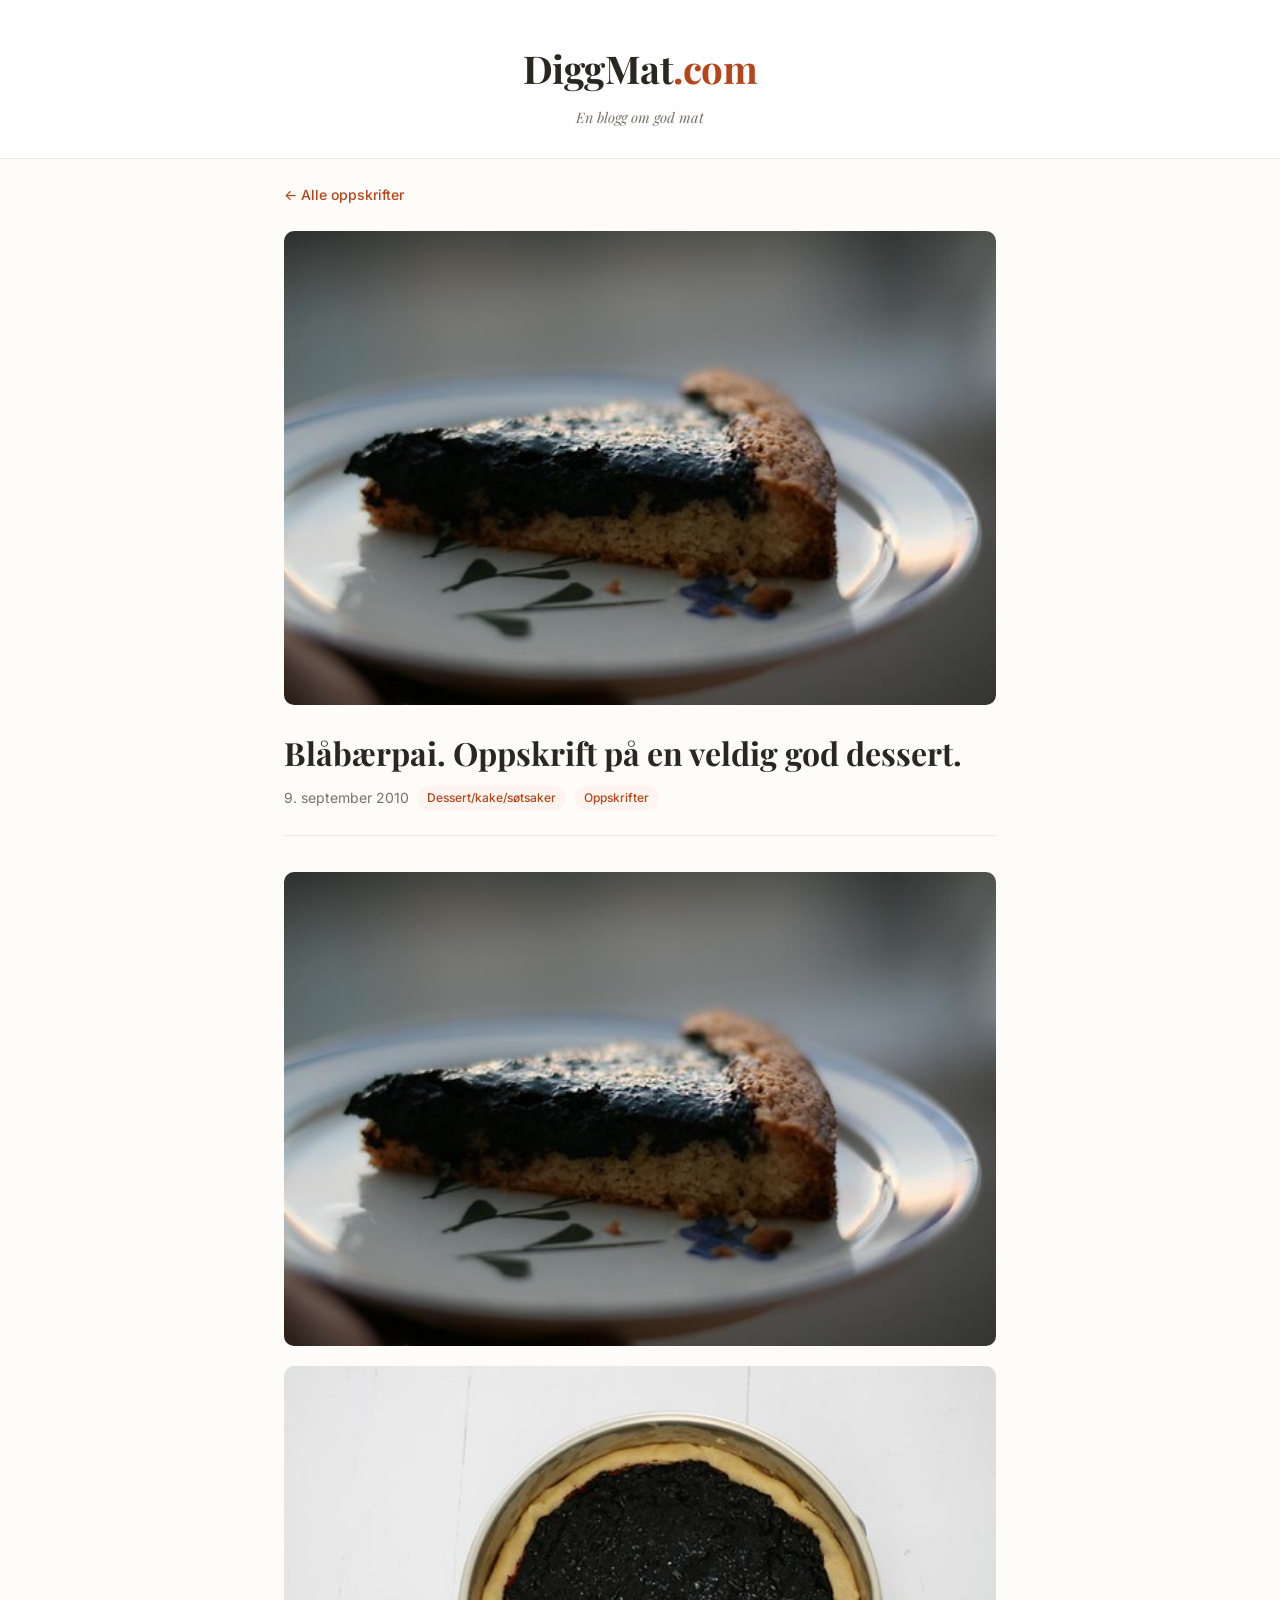
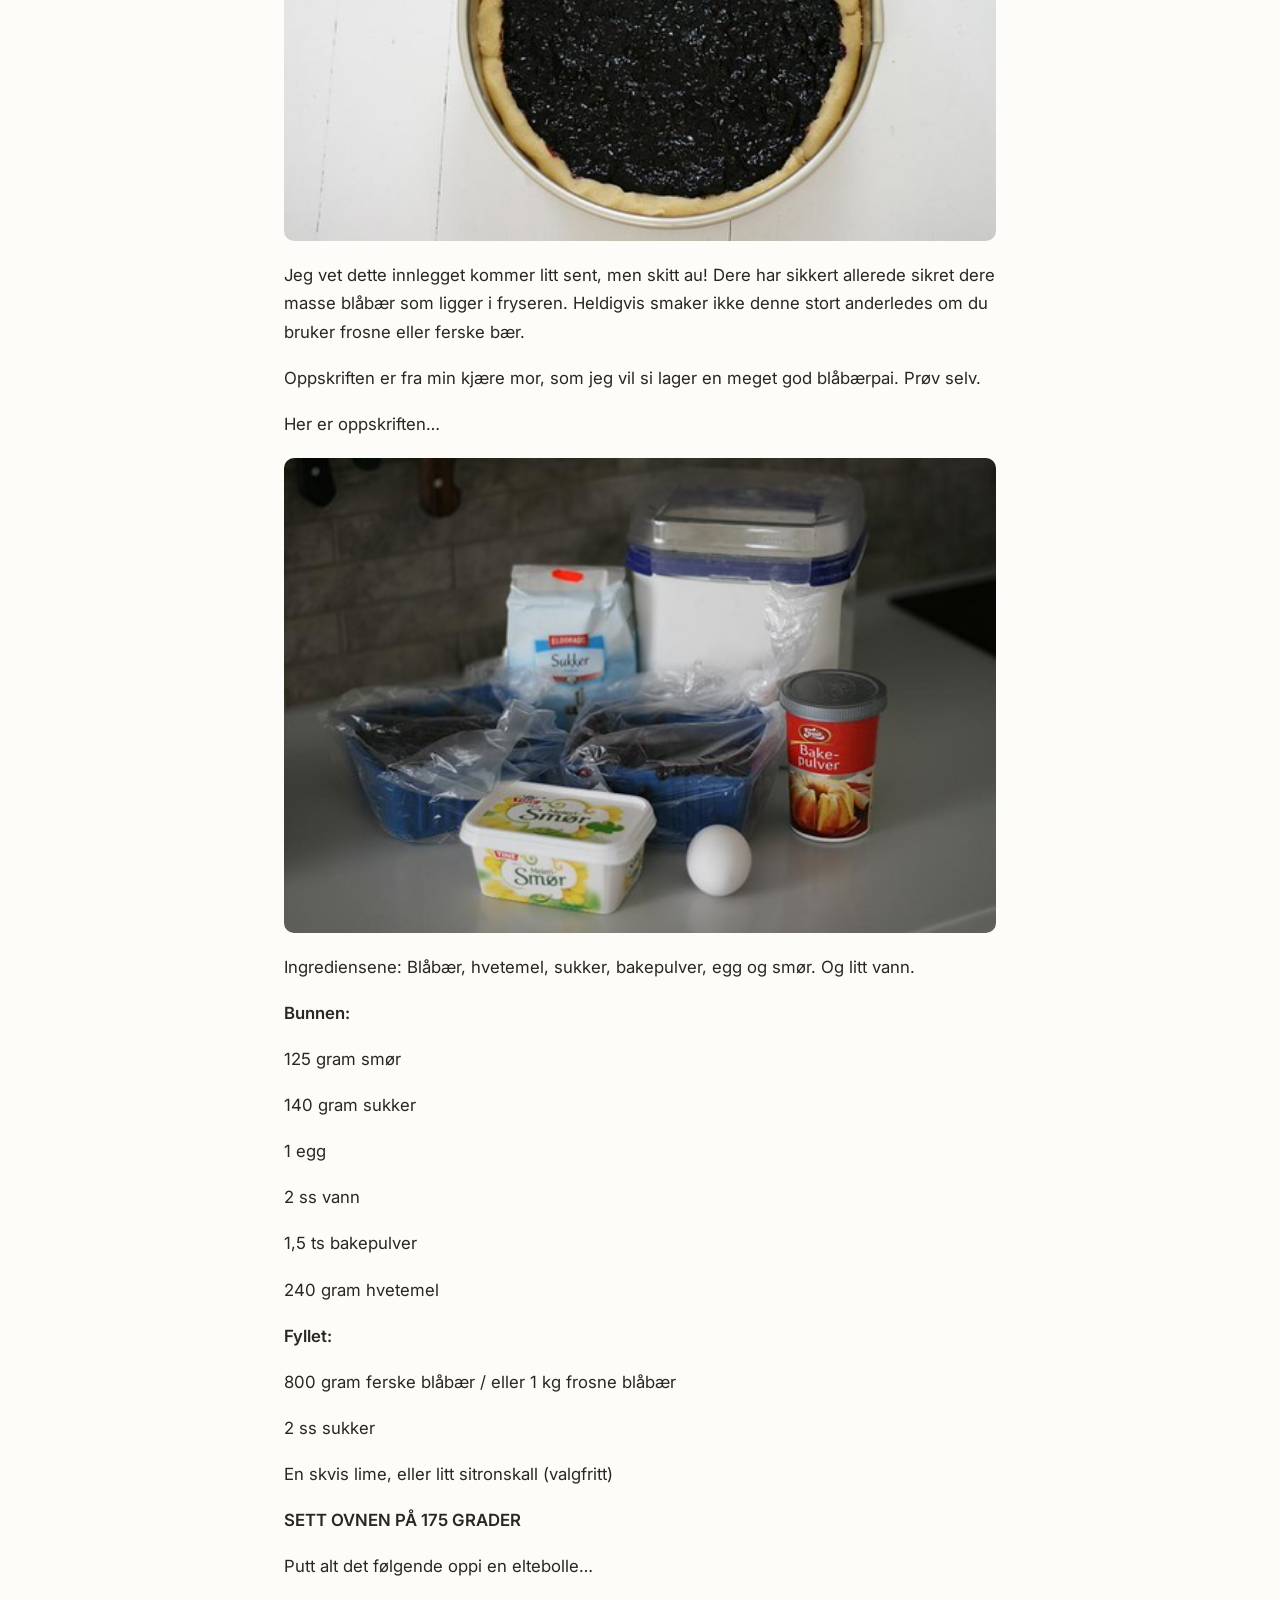
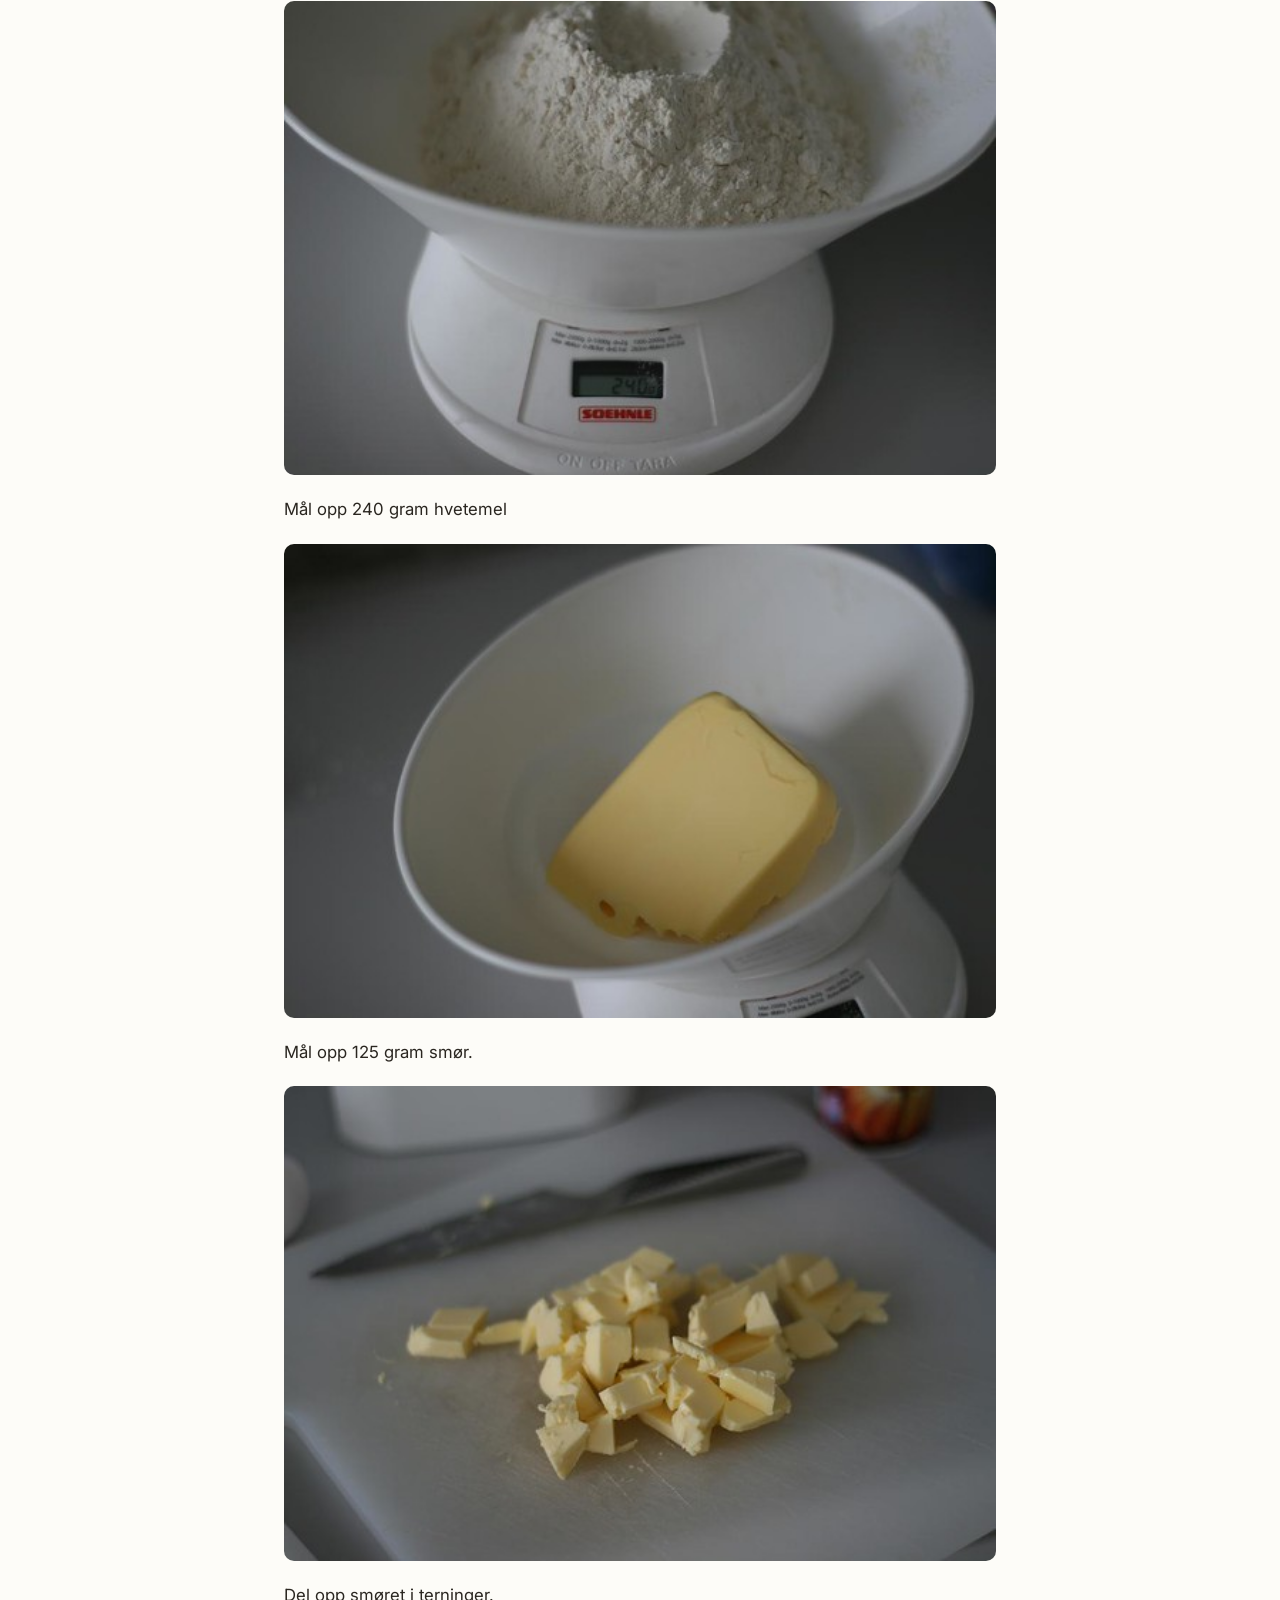
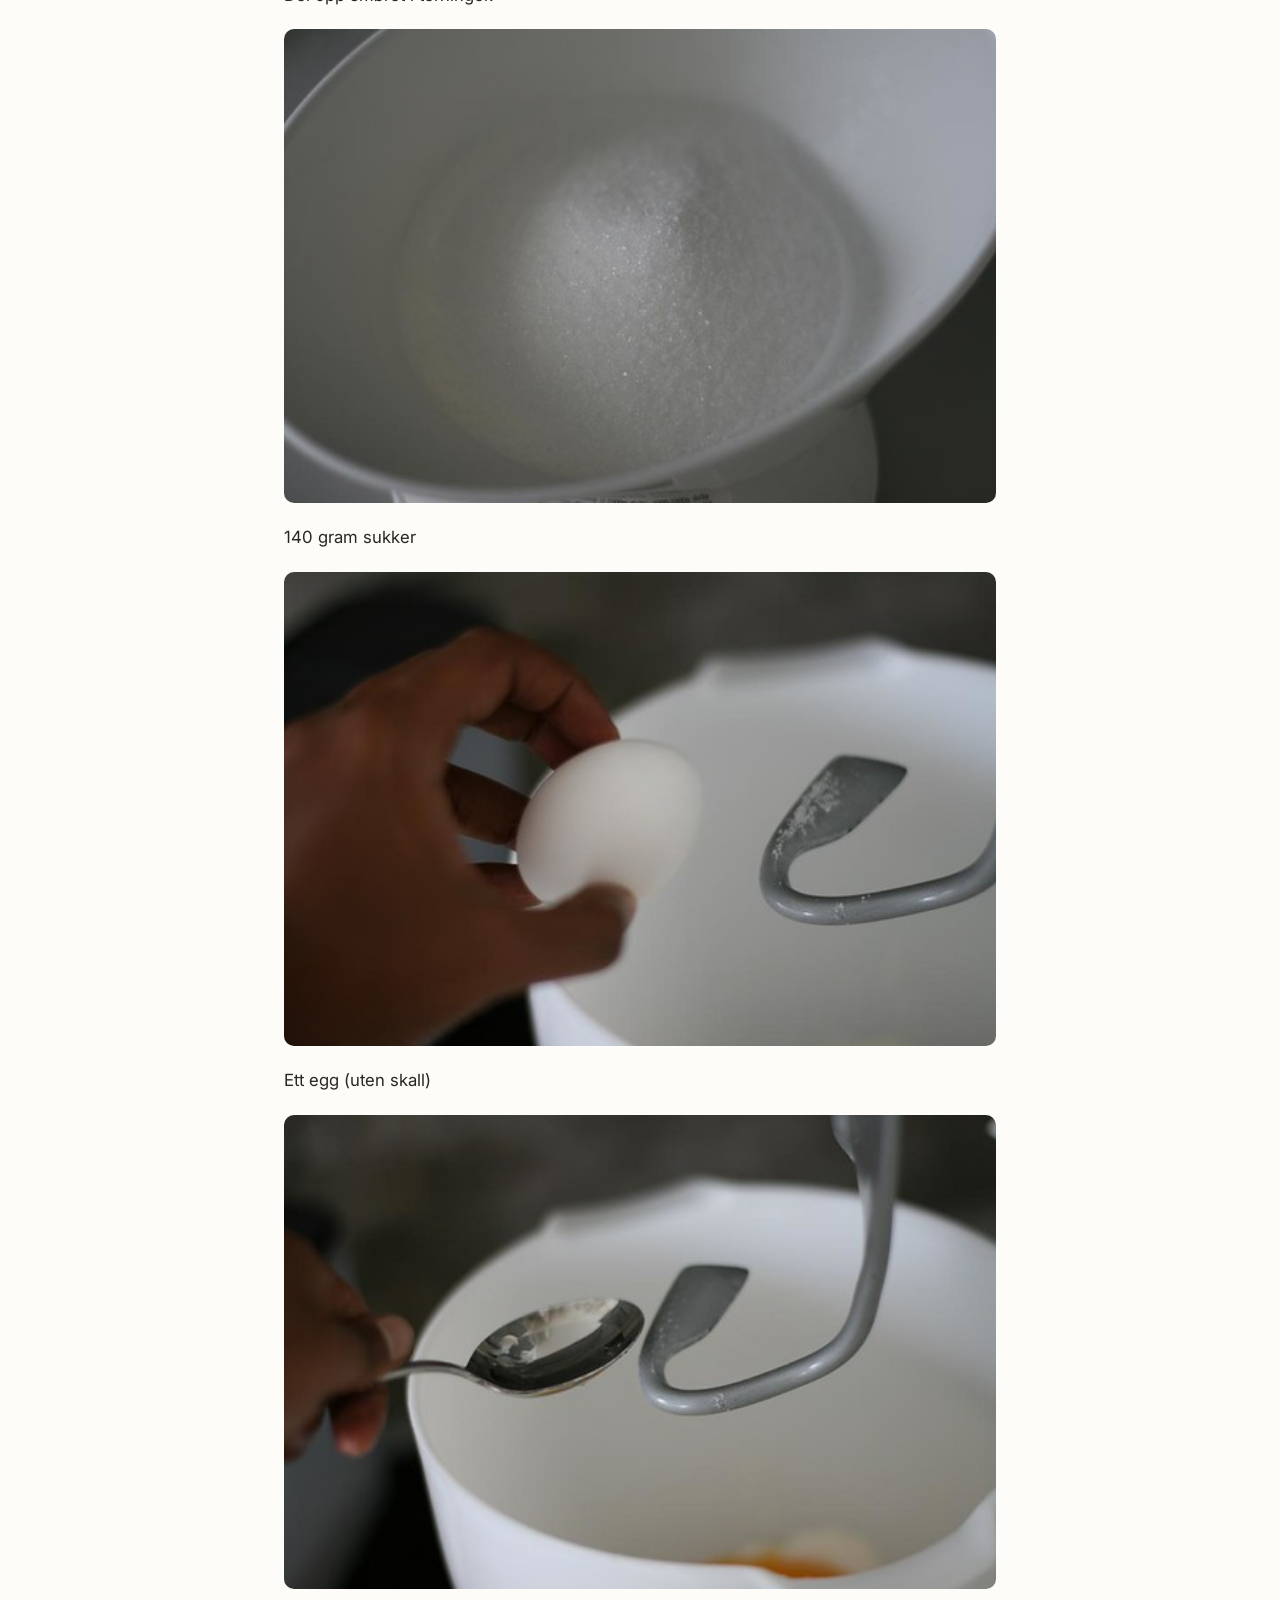
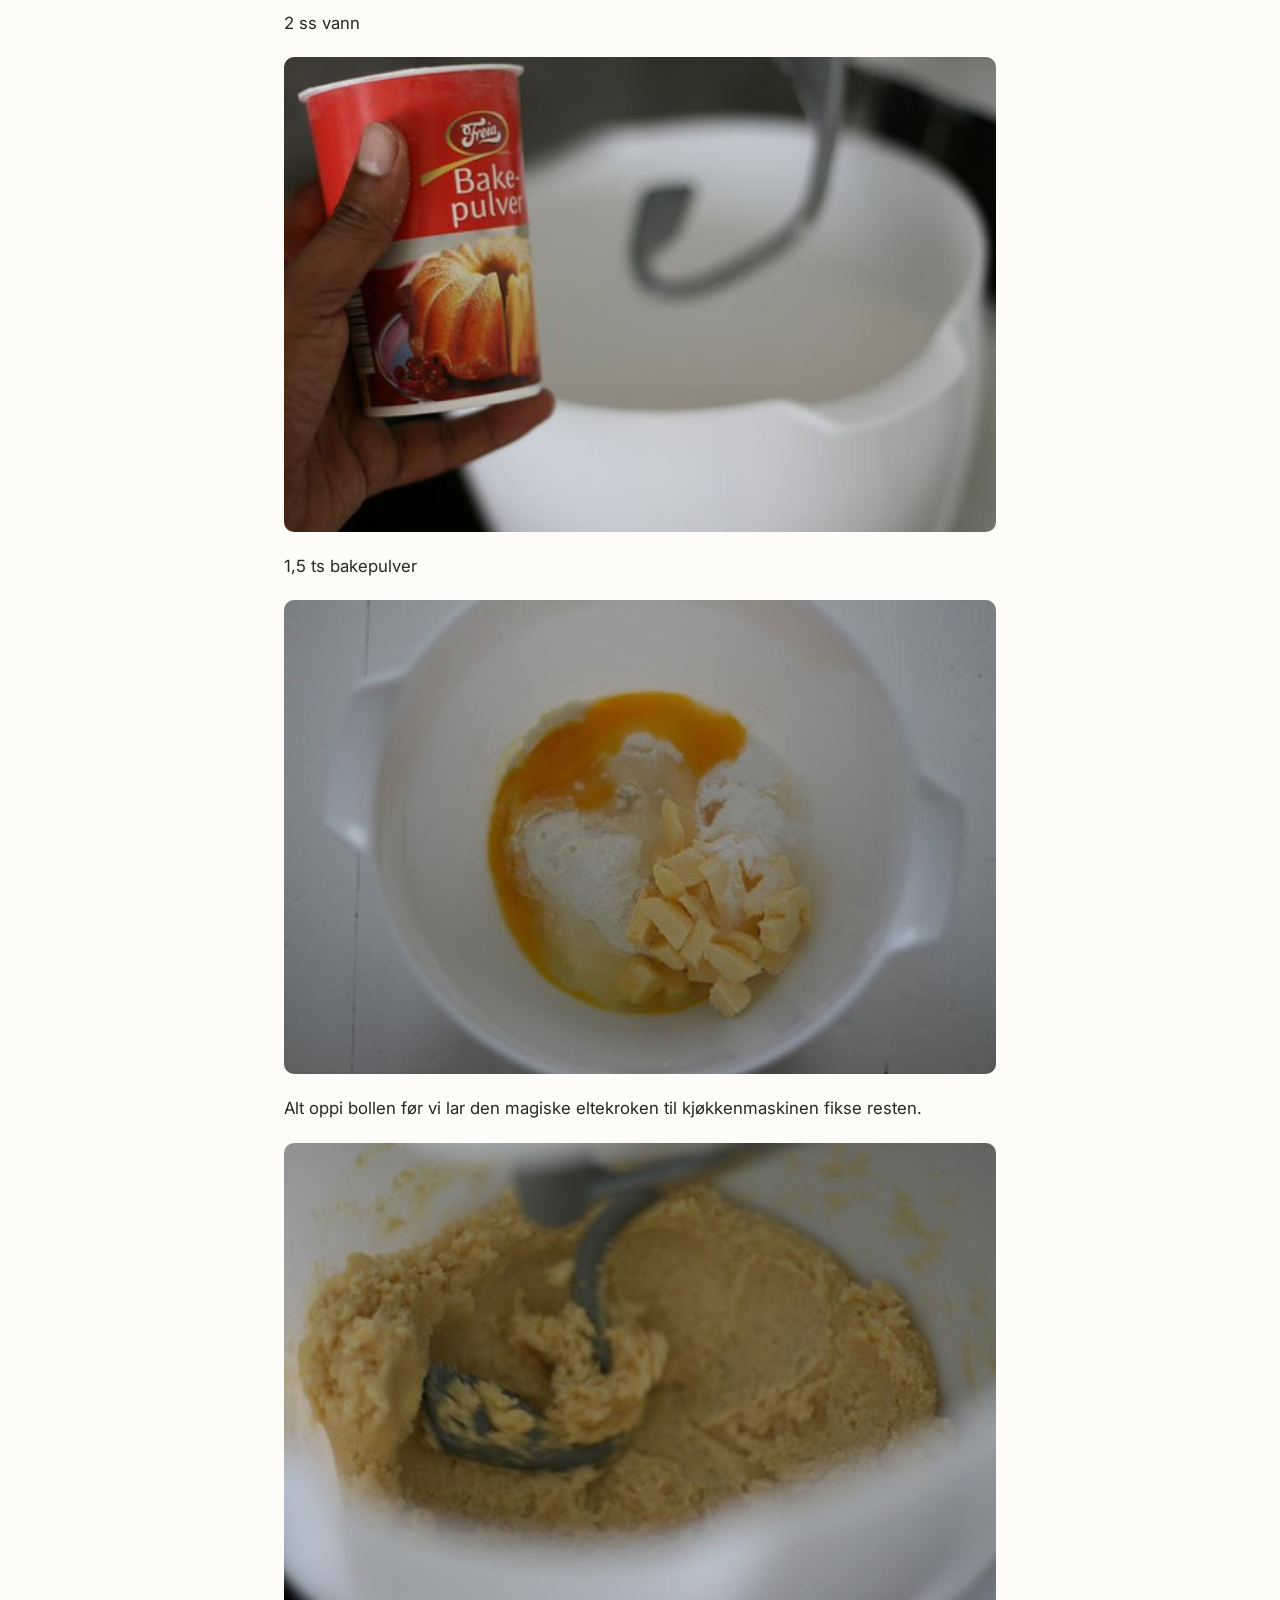
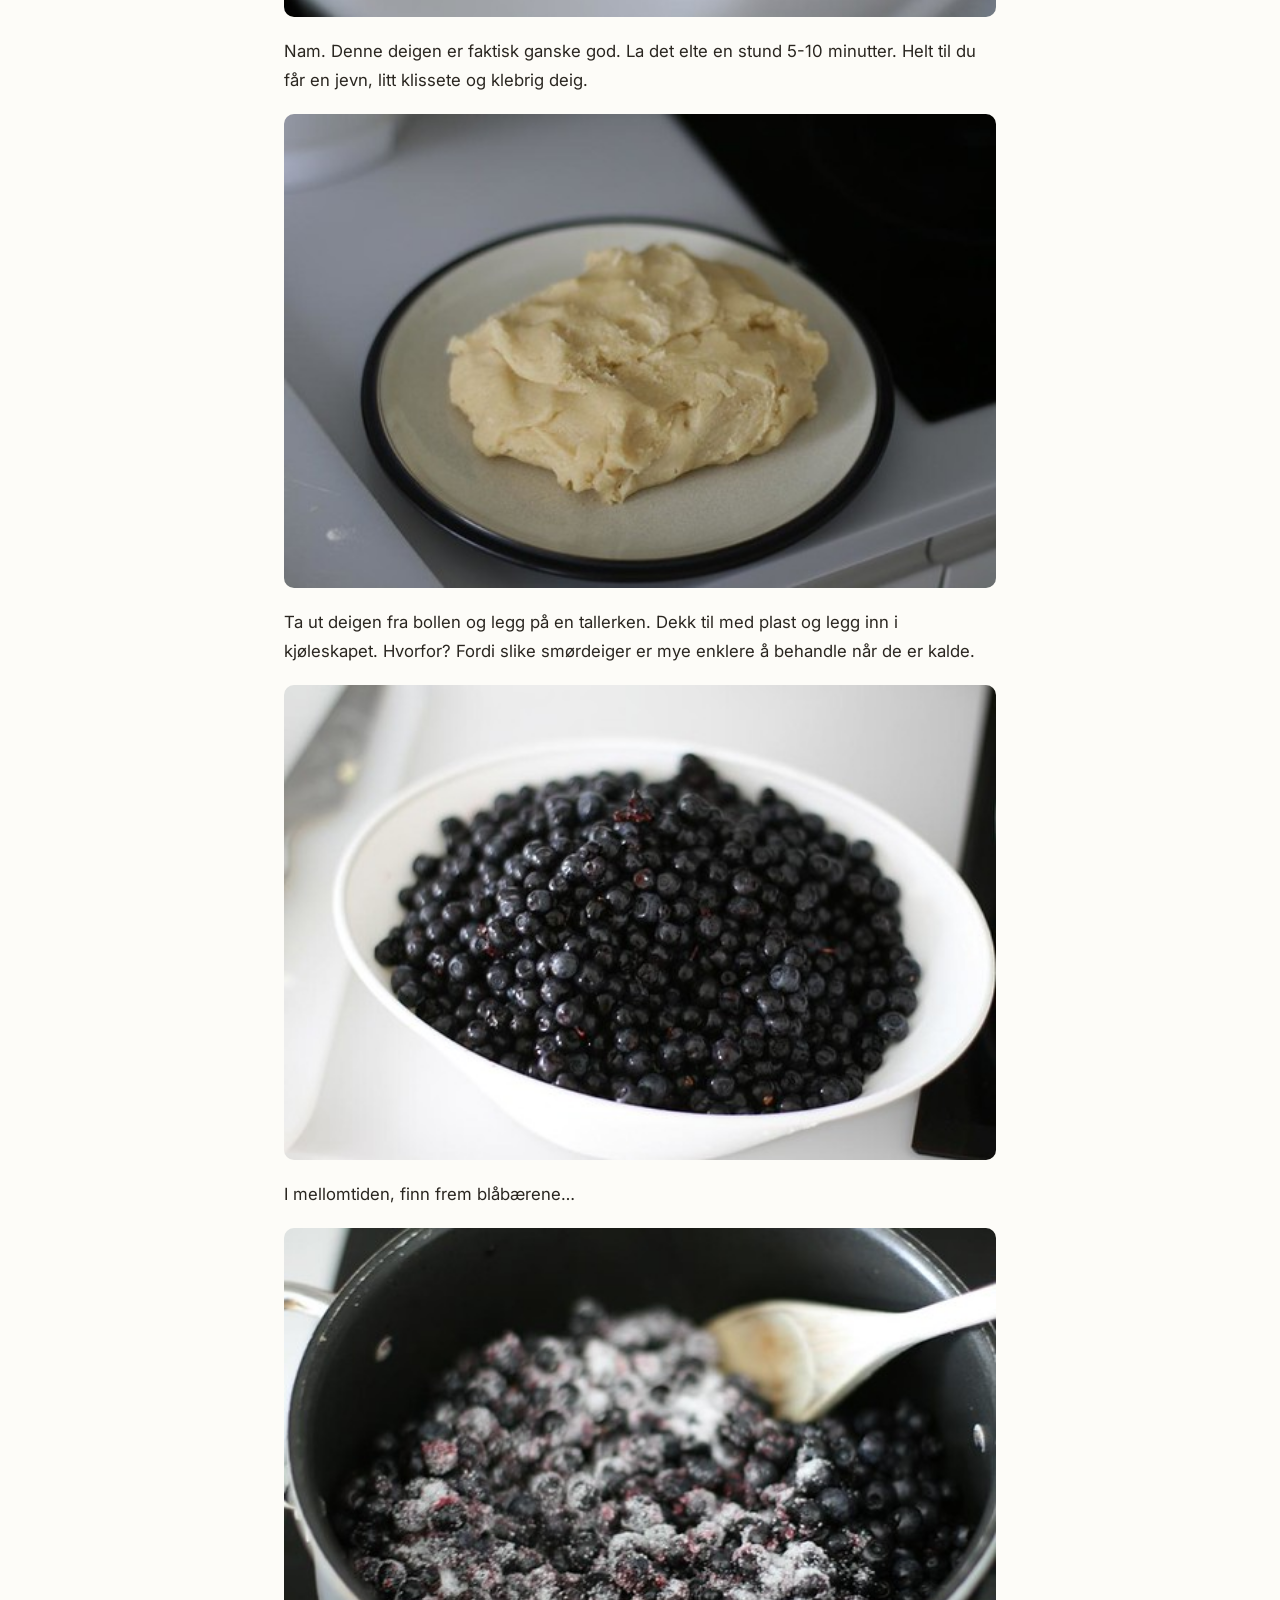
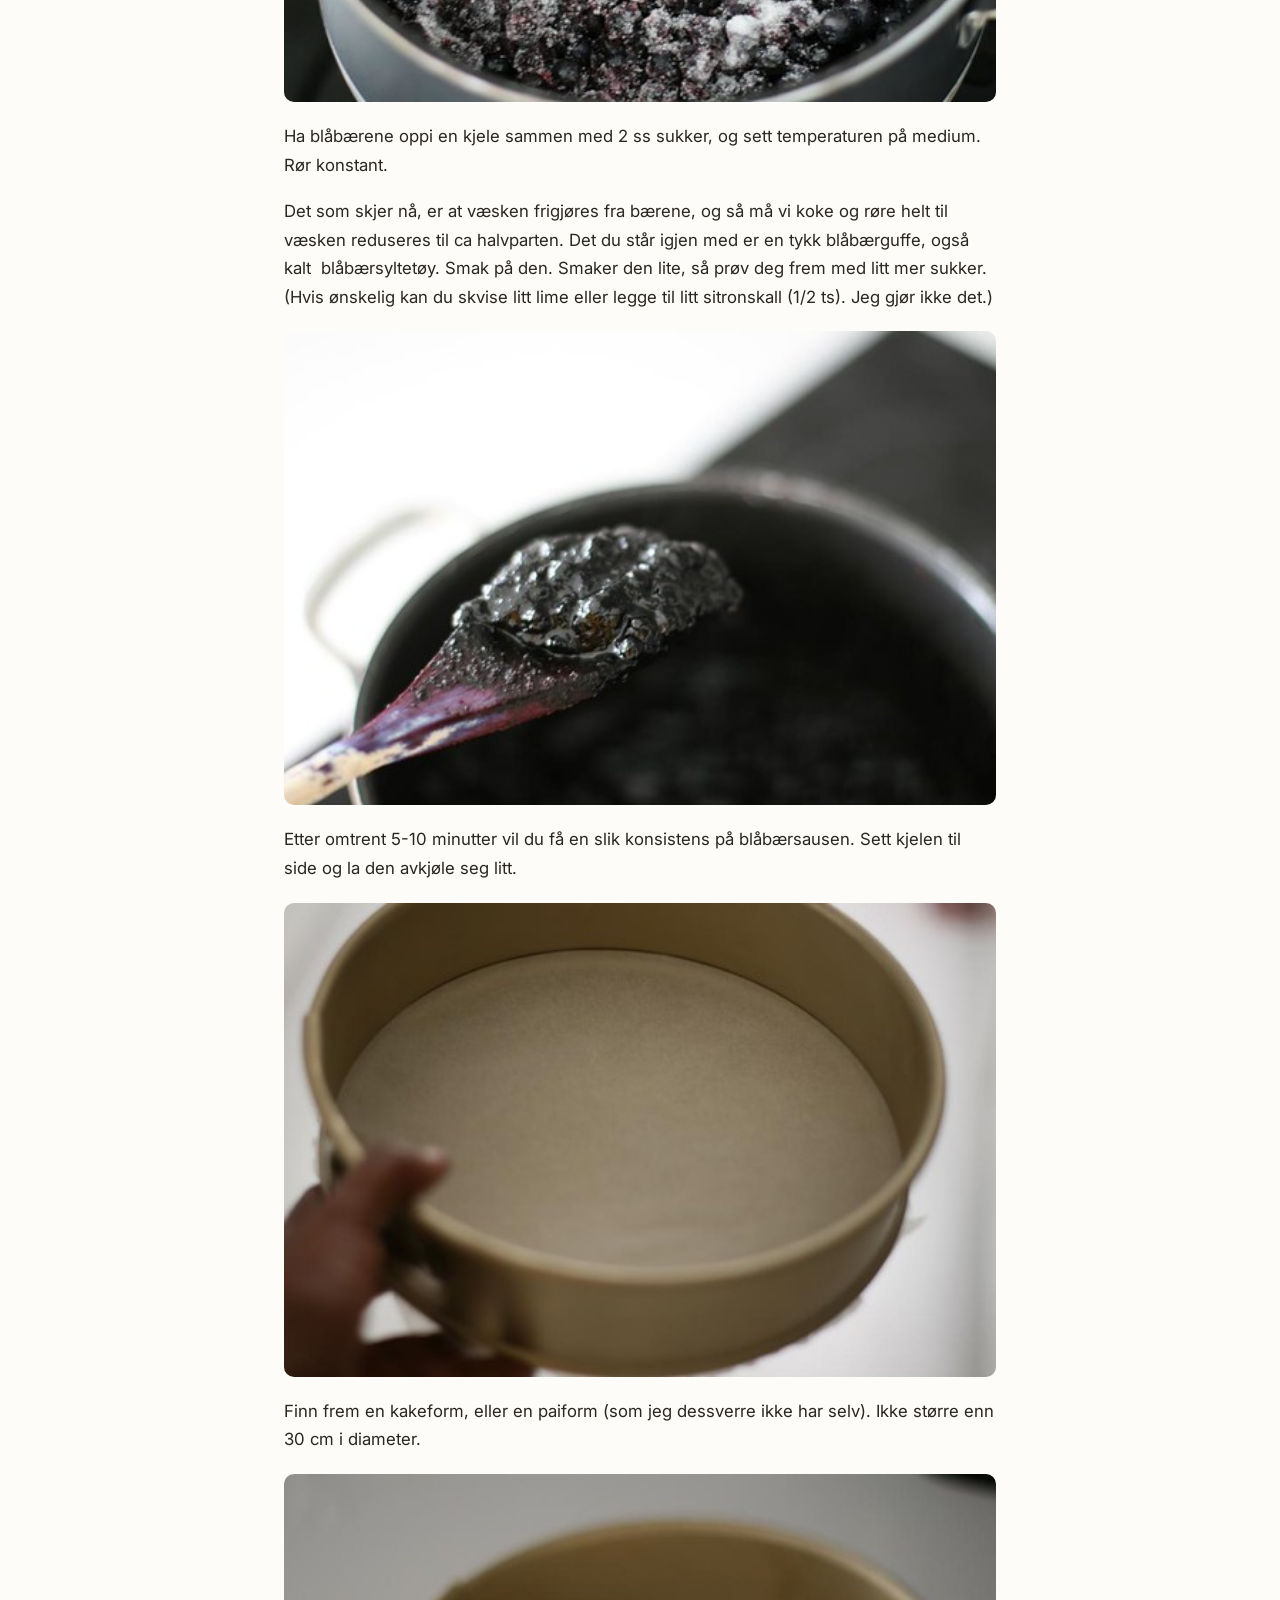
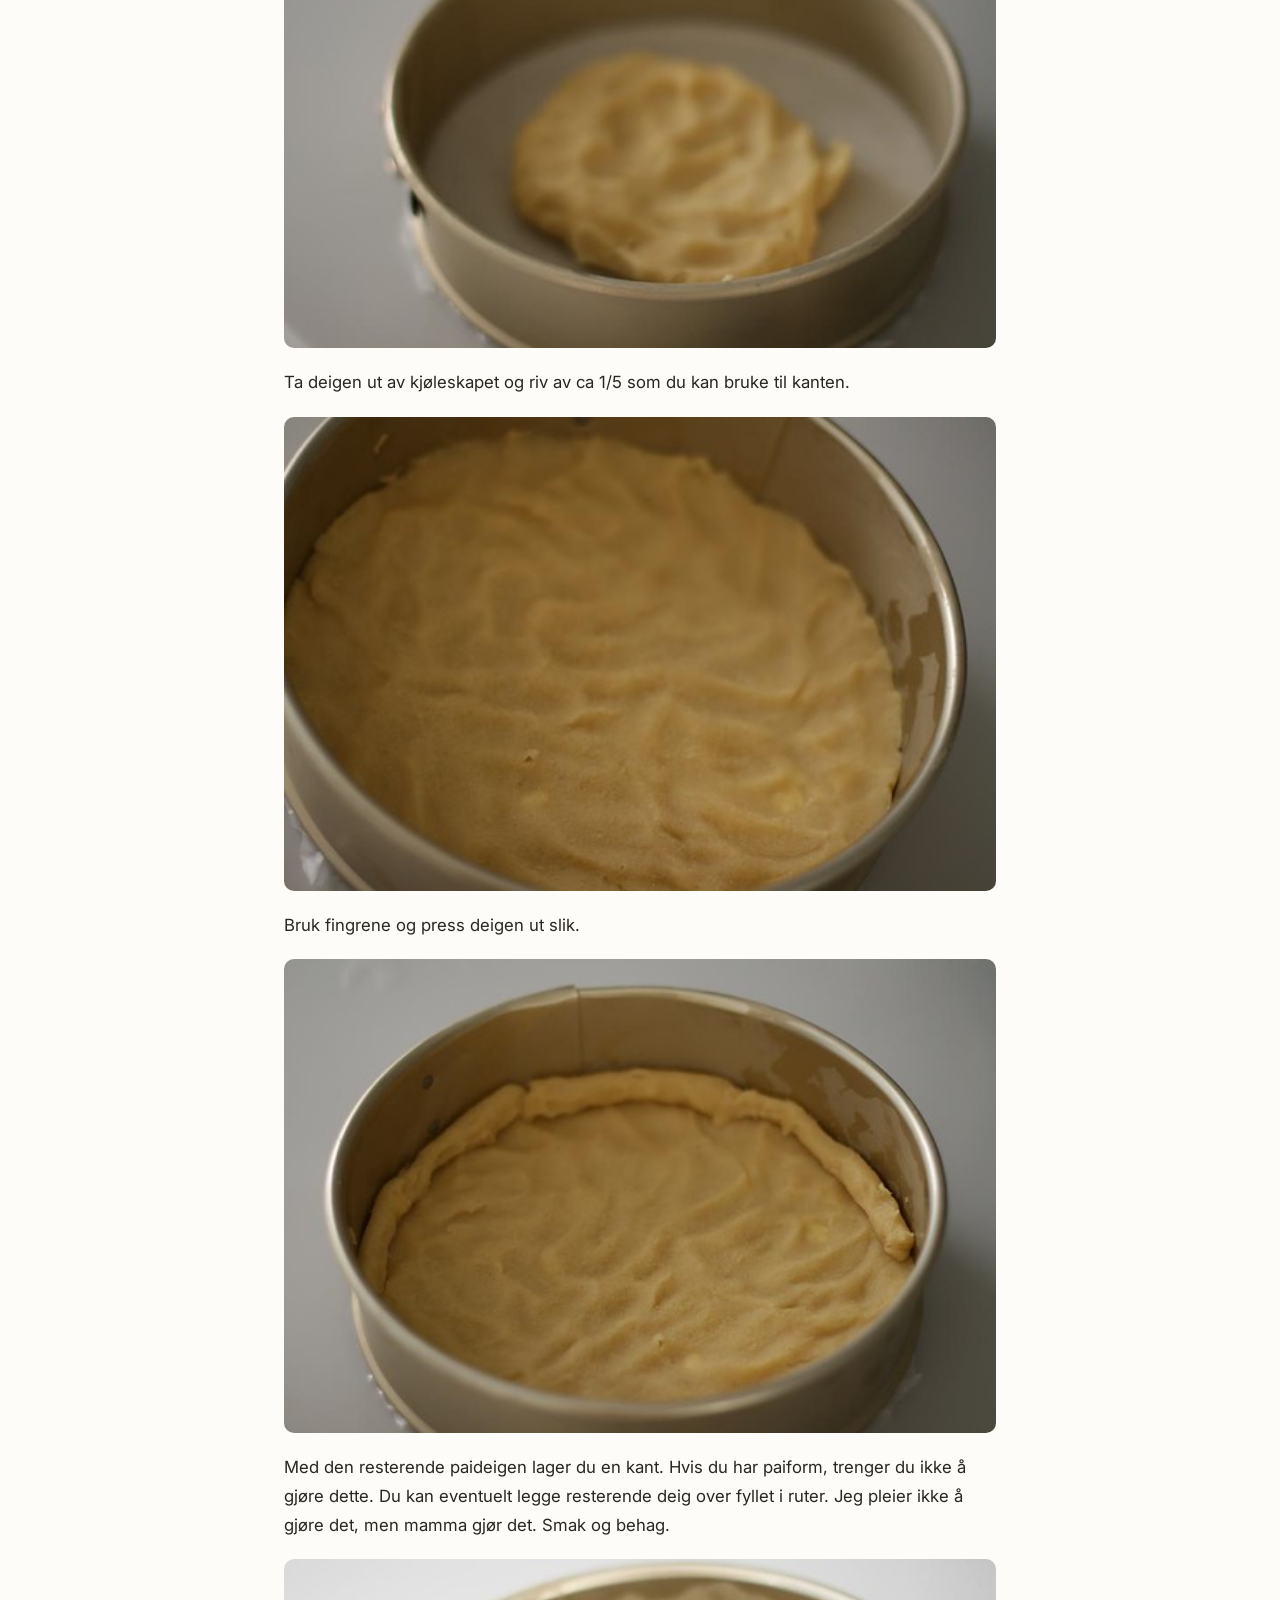
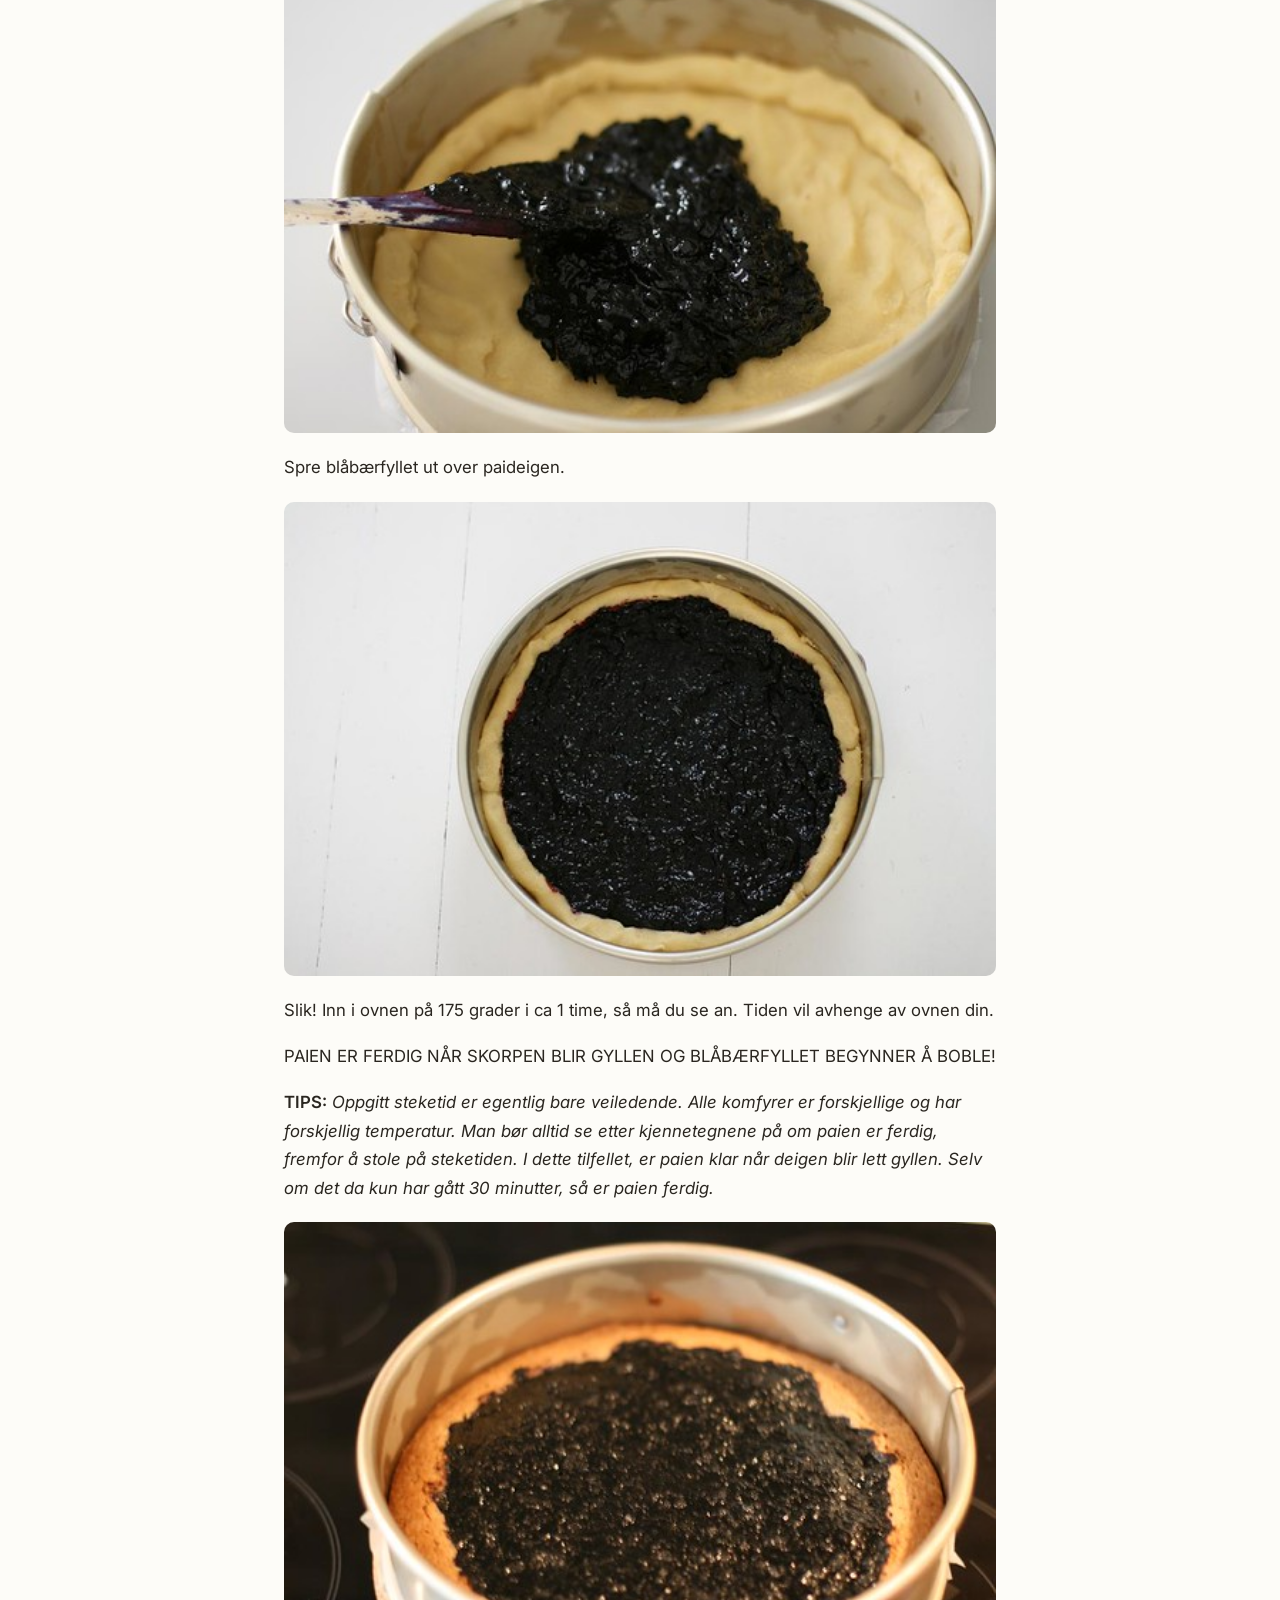
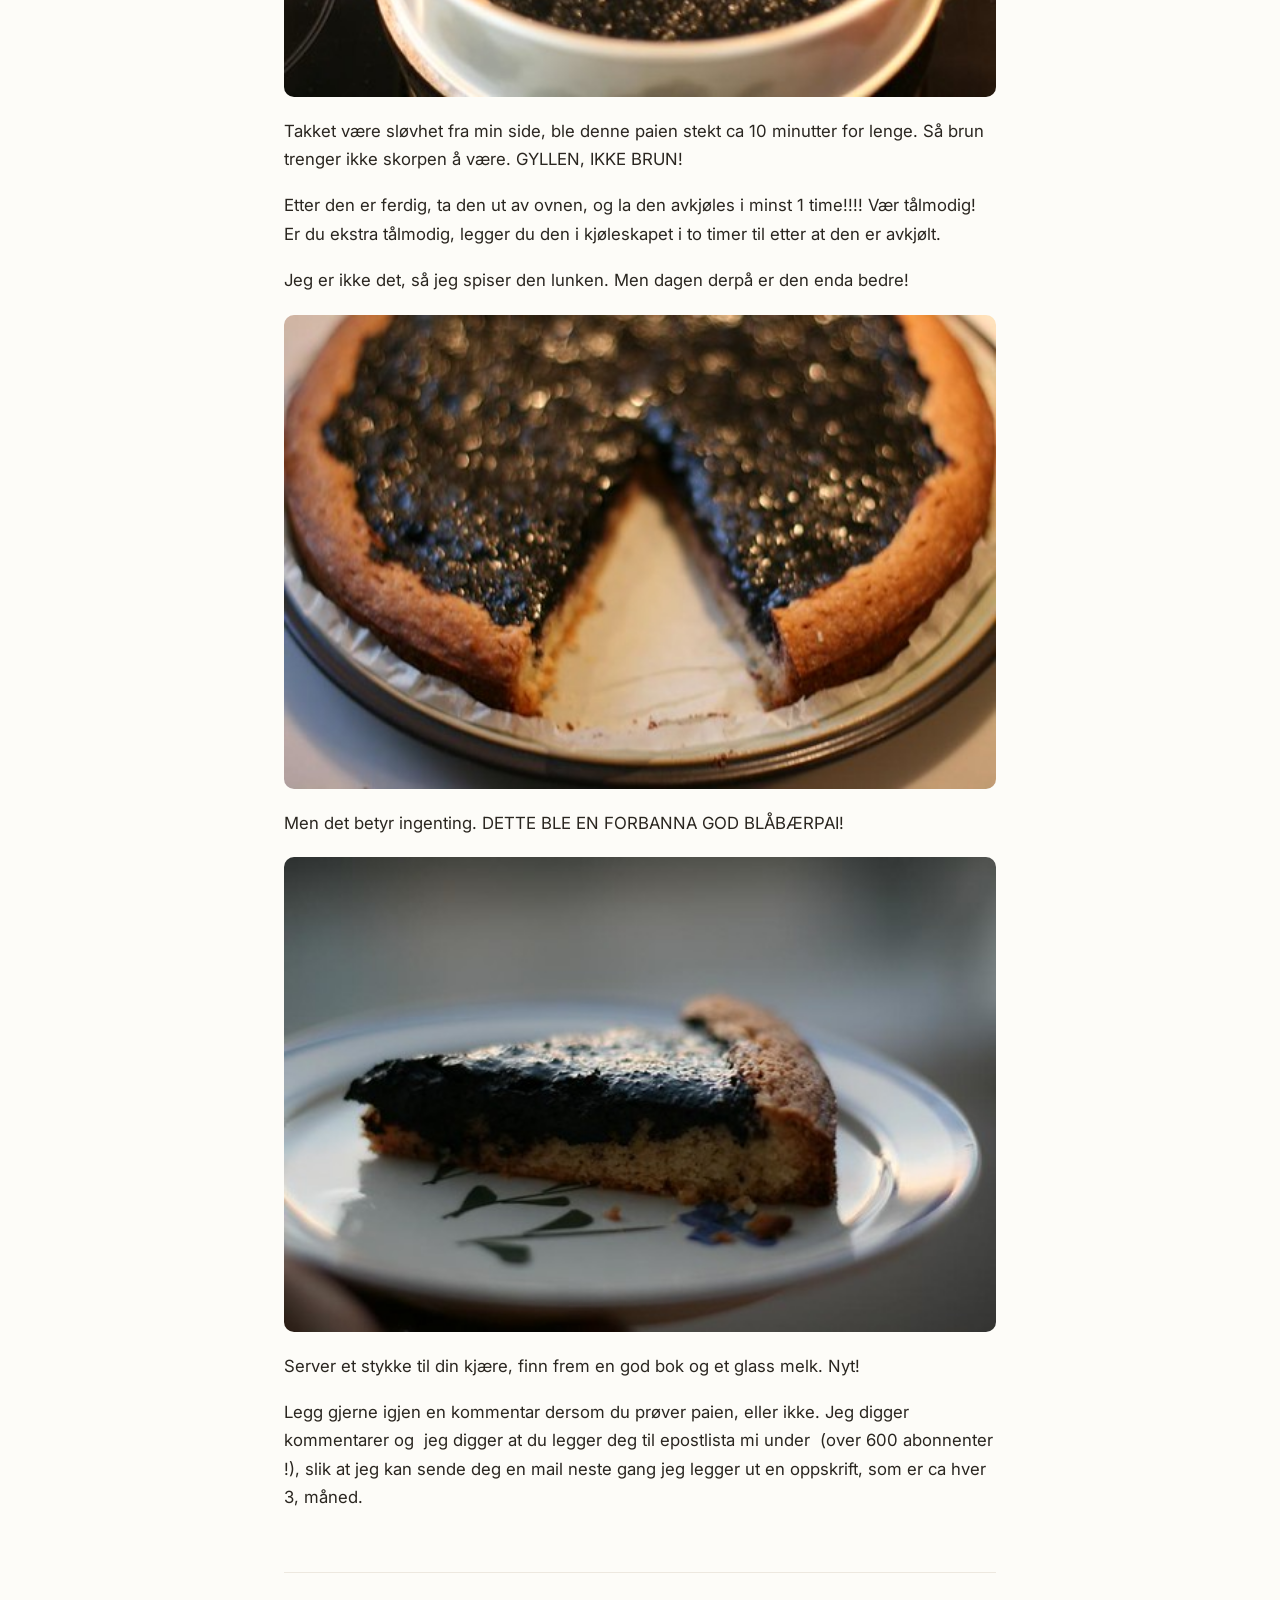
==== commit 99ffd697: "Fix Norwegian character encoding (cp1252 vs latin-1) — all Å Æ Ø now correct" ====
--- a/oppskrifter/blabærpai-oppskrift-pa-en-veldig-god-dessert.html
+++ b/oppskrifter/blabærpai-oppskrift-pa-en-veldig-god-dessert.html
@@ -4,7 +4,21 @@
   <meta charset="UTF-8">
   <meta name="viewport" content="width=device-width, initial-scale=1.0">
   <title>Blåbærpai. Oppskrift på en veldig god dessert. – DiggMat.com</title>
-  <link rel="stylesheet" href="../style.css">
+  <meta name="description" content="Jeg vet dette innlegget kommer litt sent, men skitt au! Dere har sikkert allerede sikret dere masse blåbær som ligger i fryseren. Heldigvis smaker ikke de…">
+  <link rel="canonical" href="https://diggmat.com/oppskrifter/blabærpai-oppskrift-pa-en-veldig-god-dessert.html">
+  <!-- Open Graph -->
+  <meta property="og:type" content="article">
+  <meta property="og:title" content="Blåbærpai. Oppskrift på en veldig god dessert. – DiggMat.com">
+  <meta property="og:description" content="Jeg vet dette innlegget kommer litt sent, men skitt au! Dere har sikkert allerede sikret dere masse blåbær som ligger i fryseren. Heldigvis smaker ikke de…">
+  <meta property="og:site_name" content="DiggMat.com">
+  <meta property="og:image" content="https://diggmat.com/images/flickr/4974758218_7ef614cb86.jpg">
+  <!-- Twitter Card -->
+  <meta name="twitter:card" content="summary_large_image">
+  <meta name="twitter:title" content="Blåbærpai. Oppskrift på en veldig god dessert. – DiggMat.com">
+  <meta name="twitter:description" content="Jeg vet dette innlegget kommer litt sent, men skitt au! Dere har sikkert allerede sikret dere masse blåbær som ligger i fryseren. Heldigvis smaker ikke de…">
+  <meta property="twitter:image" content="https://diggmat.com/images/flickr/4974758218_7ef614cb86.jpg">
+  <script type="application/ld+json">{"@context": "https://schema.org/", "@type": "Recipe", "name": "Blåbærpai. Oppskrift på en veldig god dessert.", "description": "Jeg vet dette innlegget kommer litt sent, men skitt au! Dere har sikkert allerede sikret dere masse blåbær som ligger i fryseren. Heldigvis smaker ikke de…", "datePublished": "2010-09-09", "author": {"@type": "Person", "name": "DiggMat"}, "publisher": {"@type": "Organization", "name": "DiggMat.com", "url": "https://diggmat.com"}, "url": "https://diggmat.com/oppskrifter/blabærpai-oppskrift-pa-en-veldig-god-dessert.html", "image": ["https://diggmat.com/images/flickr/4974758218_7ef614cb86.jpg"], "recipeIngredient": ["125 gram smør", "140 gram sukker", "1 egg", "2 ss vann", "1,5 ts bakepulver", "240 gram hvetemel", "800 gram ferske blåbær / eller 1 kg frosne blåbær", "2 ss sukker", "En skvis lime, eller litt sitronskall (valgfritt)", "140 gram sukker", "2 ss vann", "1,5 ts bakepulver"], "recipeCategory": "Dessert/kake/søtsaker", "keywords": "blåbærpai, dessert", "prepTime": "PT1H10M", "cookTime": "PT3H40M", "totalTime": "PT3H40M", "recipeCuisine": "Norsk", "recipeInstructions": [{"@type": "HowToStep", "text": "Jeg vet dette innlegget kommer litt sent, men skitt au! Dere har sikkert allerede sikret dere masse blåbær som ligger i fryseren. Heldigvis smaker ikke denne stort anderledes om du bruker frosne eller ferske bær."}, {"@type": "HowToStep", "text": "Oppskriften er fra min kjære mor, som jeg vil si lager en meget god blåbærpai. Prøv selv."}, {"@type": "HowToStep", "text": "Ingrediensene: Blåbær, hvetemel, sukker, bakepulver, egg og smør. Og litt vann."}, {"@type": "HowToStep", "text": "SETT OVNEN PÅ 175 GRADER"}, {"@type": "HowToStep", "text": "Putt alt det følgende oppi en eltebolle…"}, {"@type": "HowToStep", "text": "Mål opp 240 gram hvetemel"}, {"@type": "HowToStep", "text": "Mål opp 125 gram smør."}, {"@type": "HowToStep", "text": "Del opp smøret i terninger."}, {"@type": "HowToStep", "text": "Alt oppi bollen før vi lar den magiske eltekroken til kjøkkenmaskinen fikse resten."}, {"@type": "HowToStep", "text": "Nam. Denne deigen er faktisk ganske god. La det elte en stund 5-10 minutter. Helt til du får en jevn, litt klissete og klebrig deig."}, {"@type": "HowToStep", "text": "Ta ut deigen fra bollen og legg på en tallerken. Dekk til med plast og legg inn i kjøleskapet. Hvorfor? Fordi slike smørdeiger er mye enklere å behandle når de er kalde."}, {"@type": "HowToStep", "text": "I mellomtiden, finn frem blåbærene…"}, {"@type": "HowToStep", "text": "Ha blåbærene oppi en kjele sammen med 2 ss sukker, og sett temperaturen på medium. Rør konstant."}, {"@type": "HowToStep", "text": "Det som skjer nå, er at væsken frigjøres fra bærene, og så må vi koke og røre helt til væsken reduseres til ca halvparten. Det du står igjen med er en tykk blåbærguffe, også kalt  blåbærsyltetøy. Smak på den. Smaker den lite, så prøv deg frem med litt mer sukker. (Hvis ønskelig kan du skvise litt lime eller legge til litt sitronskall (1/2 ts). Jeg gjør ikke det.)"}, {"@type": "HowToStep", "text": "Etter omtrent 5-10 minutter vil du få en slik konsistens på blåbærsausen. Sett kjelen til side og la den avkjøle seg litt."}, {"@type": "HowToStep", "text": "Finn frem en kakeform, eller en paiform (som jeg dessverre ikke har selv). Ikke større enn 30 cm i diameter."}, {"@type": "HowToStep", "text": "Ta deigen ut av kjøleskapet og riv av ca 1/5 som du kan bruke til kanten."}, {"@type": "HowToStep", "text": "Bruk fingrene og press deigen ut slik."}, {"@type": "HowToStep", "text": "Med den resterende paideigen lager du en kant. Hvis du har paiform, trenger du ikke å gjøre dette. Du kan eventuelt legge resterende deig over fyllet i ruter. Jeg pleier ikke å gjøre det, men mamma gjør det. Smak og behag."}, {"@type": "HowToStep", "text": "Spre blåbærfyllet ut over paideigen."}, {"@type": "HowToStep", "text": "Slik! Inn i ovnen på 175 grader i ca 1 time, så må du se an. Tiden vil avhenge av ovnen din."}, {"@type": "HowToStep", "text": "PAIEN ER FERDIG NÅR SKORPEN BLIR GYLLEN OG BLÅBÆRFYLLET BEGYNNER Å BOBLE!"}, {"@type": "HowToStep", "text": "TIPS: Oppgitt steketid er egentlig bare veiledende. Alle komfyrer er forskjellige og har forskjellig temperatur. Man bør alltid se etter kjennetegnene på om paien er ferdig, fremfor å stole på steketiden. I dette tilfellet, er paien klar når deigen blir lett gyllen. Selv om det da kun har gått 30 minutter, så er paien ferdig."}, {"@type": "HowToStep", "text": "Takket være sløvhet fra min side, ble denne paien stekt ca 10 minutter for lenge. Så brun trenger ikke skorpen å være. GYLLEN, IKKE BRUN!"}, {"@type": "HowToStep", "text": "Etter den er ferdig, ta den ut av ovnen, og la den avkjøles i minst 1 time!!!! Vær tålmodig! Er du ekstra tålmodig, legger du den i kjøleskapet i to timer til etter at den er avkjølt."}, {"@type": "HowToStep", "text": "Jeg er ikke det, så jeg spiser den lunken. Men dagen derpå er den enda bedre!"}, {"@type": "HowToStep", "text": "Men det betyr ingenting. DETTE BLE EN FORBANNA GOD BLÅBÆRPAI!"}, {"@type": "HowToStep", "text": "Server et stykke til din kjære, finn frem en god bok og et glass melk. Nyt!"}, {"@type": "HowToStep", "text": "Legg gjerne igjen en kommentar dersom du prøver paien, eller ikke. Jeg digger kommentarer og  jeg digger at du legger deg til epostlista mi under  (over 600 abonnenter !), slik at jeg kan sende deg en mail neste gang jeg legger ut en oppskrift, som er ca hver 3, måned."}]}</script>
+  <link rel="stylesheet" href="../style.css?v=4">
 </head>
 <body>
   <header class="site-header">
@@ -39,7 +53,7 @@
 <p>800 gram ferske blåbær / eller 1 kg frosne blåbær</p>
 <p>2 ss sukker</p>
 <p>En skvis lime, eller litt sitronskall (valgfritt)</p>
-<p><strong>SETT OVNEN P�? 175 GRADER</strong></p>
+<p><strong>SETT OVNEN PÅ 175 GRADER</strong></p>
 <p>Putt alt det følgende oppi en eltebolle…</p>
 <figure class="step-img"><img src="../images/flickr/4974141889_b69d7807f7.jpg" alt="Blueberry pie" loading="lazy"></figure>
 <p>Mål opp 240 gram hvetemel</p>
@@ -80,27 +94,27 @@
 <p>Spre blåbærfyllet ut over paideigen.</p>
 <figure class="step-img"><img src="../images/flickr/4974143023_93b8dcc2de.jpg" alt="Blueberry pie" loading="lazy"></figure>
 <p>Slik! Inn i ovnen på 175 grader i ca 1 time, så må du se an. Tiden vil avhenge av ovnen din.</p>
-<p>PAIEN ER FERDIG N�?R SKORPEN BLIR GYLLEN OG BL�?B�?RFYLLET BEGYNNER �? BOBLE!</p>
+<p>PAIEN ER FERDIG NÅR SKORPEN BLIR GYLLEN OG BLÅBÆRFYLLET BEGYNNER Å BOBLE!</p>
 <p><strong>TIPS:</strong> <em>Oppgitt steketid er egentlig bare veiledende. Alle komfyrer er forskjellige og har forskjellig temperatur. Man bør alltid se etter kjennetegnene på om paien er ferdig, fremfor å stole på steketiden. I dette tilfellet, er paien klar når deigen blir lett gyllen. Selv om det da kun har gått 30 minutter, så er paien ferdig.</em></p>
 <figure class="step-img"><img src="../images/flickr/4974143197_239e6f7300.jpg" alt="Blueberry pie" loading="lazy"></figure>
 <p>Takket være sløvhet fra min side, ble denne paien stekt ca 10 minutter for lenge. Så brun trenger ikke skorpen å være. GYLLEN, IKKE BRUN!</p>
 <p>Etter den er ferdig, ta den ut av ovnen, og la den avkjøles i minst 1 time!!!! Vær tålmodig! Er du ekstra tålmodig, legger du den i kjøleskapet i to timer til etter at den er avkjølt.</p>
 <p>Jeg er ikke det, så jeg spiser den lunken. Men dagen derpå er den enda bedre!</p>
 <figure class="step-img"><img src="../images/flickr/4974757992_339fa3a587.jpg" alt="Blueberry pie" loading="lazy"></figure>
-<p>Men det betyr ingenting. DETTE BLE EN FORBANNA GOD BL�?B�?RPAI!</p>
+<p>Men det betyr ingenting. DETTE BLE EN FORBANNA GOD BLÅBÆRPAI!</p>
 <figure class="step-img"><img src="../images/flickr/4974758218_7ef614cb86.jpg" alt="Blueberry pie" loading="lazy"></figure>
 <p>Server et stykke til din kjære, finn frem en god bok og et glass melk. Nyt!</p>
 <p>Legg gjerne igjen en kommentar dersom du prøver paien, eller ikke. Jeg digger kommentarer og  jeg digger at du legger deg til epostlista mi under  (over 600 abonnenter !), slik at jeg kan sende deg en mail neste gang jeg legger ut en oppskrift, som er ca hver 3, måned.</p>
   </div>
   <div class="recipe-nav"><a href="oppskrift-pa-pizza-med-tykk-bunn-nam.html" class="prev"><span class="nav-label">← Forrige</span><span class="nav-title">Oppskrift på sunn pizza med tykk bunn! Nam!!!</span></a></div>
   <div class="related-section">
-  <p class="related-heading">De som så på denne, så også på disse:</p>
-  <ul class="related-list">
-  <li><a href="oppskrift-pa-pizza-med-tykk-bunn-nam.html">Oppskrift på sunn pizza med tykk bunn! Nam!!!</a></li>
-  <li><a href="hjemmelagd-hamburger-eller-cheeseburger-selv-brede-mente-at.html">Hjemmelagd hamburger eller cheeseburger. Selv Brede mente at dette var en av de beste burgerne han hadde smakt, og han har bodd i USA i 5 år!</a></li>
-  <li><a href="sitronglaserte-blabærmuffins-oppskrift-som-er-enkel-a-følge.html">Sitronglaserte Blåbærmuffins, oppskrift som er enkel å følge</a></li>
-  <li><a href="slik-lager-du-pasta-ravioli-oppskrift.html">Slik lager du hjemmelagd pasta/ravioli (oppskrift)</a></li>
-  </ul>
+  <span class="related-heading">De som så på denne, så også på disse:</span>
+  <div class="related-grid">
+<a href="oppskrift-pa-pizza-med-tykk-bunn-nam.html" class="related-card"><div class="related-thumb"><img src="../images/flickr/4632309788_d21cca2324.jpg" alt="" loading="lazy"></div><span class="related-card-title">Oppskrift på sunn pizza med tykk bunn! Nam!!!</span></a>
+<a href="hjemmelagd-hamburger-eller-cheeseburger-selv-brede-mente-at.html" class="related-card"><div class="related-thumb"><img src="../images/flickr/3611056679_c7b8d992e0.jpg" alt="" loading="lazy"></div><span class="related-card-title">Hjemmelagd hamburger eller cheeseburger. Selv Brede mente at dette var en av de beste burgerne han hadde smakt, og han har bodd i USA i 5 år!</span></a>
+<a href="sitronglaserte-blabærmuffins-oppskrift-som-er-enkel-a-følge.html" class="related-card"><div class="related-thumb"><img src="../images/flickr/3217982501_665c2d6c45.jpg" alt="" loading="lazy"></div><span class="related-card-title">Sitronglaserte Blåbærmuffins, oppskrift som er enkel å følge</span></a>
+<a href="slik-lager-du-pasta-ravioli-oppskrift.html" class="related-card"><div class="related-thumb"><img src="../images/flickr/3148482535_56474c4c74.jpg" alt="" loading="lazy"></div><span class="related-card-title">Slik lager du hjemmelagd pasta/ravioli (oppskrift)</span></a>
+  </div>
 </div>
 </div>
 
--- a/style.css
+++ b/style.css
@@ -266,24 +266,20 @@
 
 /* ── Prev/Next navigation ── */
 .recipe-nav {
-  display: flex;
-  justify-content: space-between;
+  display: grid;
+  grid-template-columns: 1fr 1fr;
   gap: 16px;
   margin-top: 60px;
   padding-top: 32px;
   border-top: 1px solid var(--border);
 }
 .recipe-nav a {
-  display: flex;
-  flex-direction: column;
-  gap: 4px;
-  padding: 16px 20px;
+  display: block;
+  padding: 18px 20px;
   background: var(--white);
   border: 1px solid var(--border);
   border-radius: var(--radius);
-  flex: 1;
   transition: box-shadow .2s, border-color .2s;
-  max-width: 48%;
 }
 .recipe-nav a:hover {
   box-shadow: var(--shadow);
@@ -292,18 +288,19 @@
 .recipe-nav a.next { text-align: right; }
 .nav-label {
   display: block;
-  font-size: .75rem;
+  font-size: .72rem;
   text-transform: uppercase;
-  letter-spacing: .06em;
+  letter-spacing: .08em;
   color: var(--accent);
   font-weight: 600;
+  margin-bottom: 6px;
 }
 .nav-title {
   display: block;
   font-family: 'Playfair Display', serif;
   font-size: .95rem;
   color: var(--text);
-  line-height: 1.3;
+  line-height: 1.35;
 }
 
 .step-img {
@@ -325,44 +322,58 @@
   border-top: 1px solid var(--border);
 }
 .related-heading {
-  font-family: 'Playfair Display', serif;
-  font-size: 1.1rem;
-  font-weight: 700;
-  color: var(--text);
-  margin-bottom: 16px;
-}
-.related-list {
-  list-style: none;
-  padding: 0;
-  margin: 0;
-  display: flex;
-  flex-direction: column;
-  gap: 10px;
-}
-.related-list li a {
+  display: block;
+  font-size: .72rem;
+  text-transform: uppercase;
+  letter-spacing: .08em;
+  color: var(--text-muted);
+  font-weight: 600;
+  margin-bottom: 14px;
+}
+.related-grid {
+  display: grid;
+  grid-template-columns: repeat(2, 1fr);
+  gap: 12px;
+}
+@media (max-width: 540px) { .related-grid { grid-template-columns: 1fr; } }
+.related-card {
   display: flex;
   align-items: center;
-  gap: 10px;
-  padding: 12px 16px;
+  gap: 12px;
+  padding: 10px;
   background: var(--white);
   border: 1px solid var(--border);
   border-radius: var(--radius);
-  font-family: 'Playfair Display', serif;
-  font-size: .95rem;
-  color: var(--text);
   transition: box-shadow .2s, border-color .2s;
 }
-.related-list li a:hover {
+.related-card:hover {
   box-shadow: var(--shadow);
   border-color: var(--accent);
-  color: var(--accent);
-}
-.related-list li a::before {
-  content: "→";
-  color: var(--accent);
-  font-family: 'Inter', sans-serif;
+}
+.related-thumb {
+  width: 60px;
+  height: 60px;
+  border-radius: 6px;
+  overflow: hidden;
+  flex-shrink: 0;
+  background: var(--accent-light);
+  display: flex;
+  align-items: center;
+  justify-content: center;
+  font-size: 1.3rem;
+}
+.related-thumb img {
+  width: 100% !important;
+  height: 100% !important;
+  object-fit: cover;
+  display: block;
+}
+.related-card-title {
+  font-family: 'Playfair Display', serif;
   font-size: .85rem;
-  flex-shrink: 0;
-}
+  color: var(--text);
+  line-height: 1.3;
+}
+.related-card:hover .related-card-title { color: var(--accent); }
 
 .recipe-content strong { color: var(--text); font-weight: 600; }
